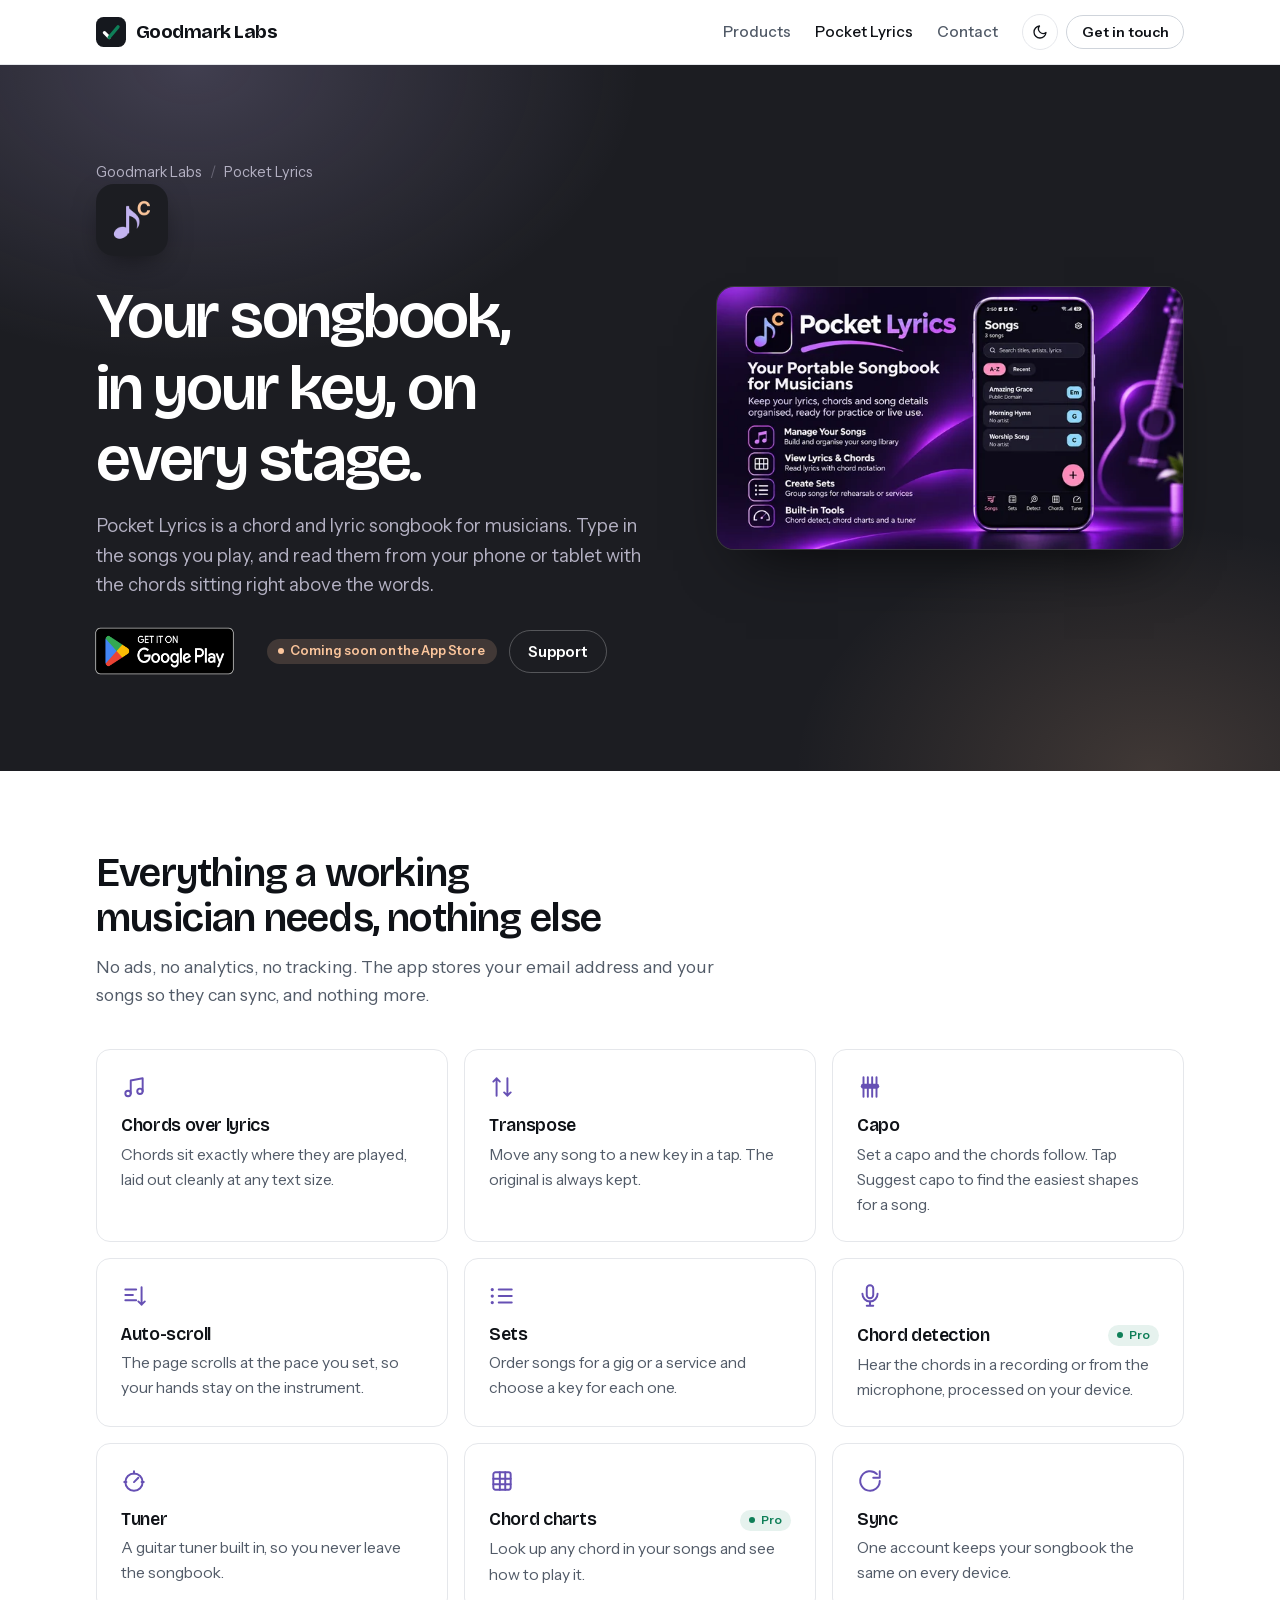
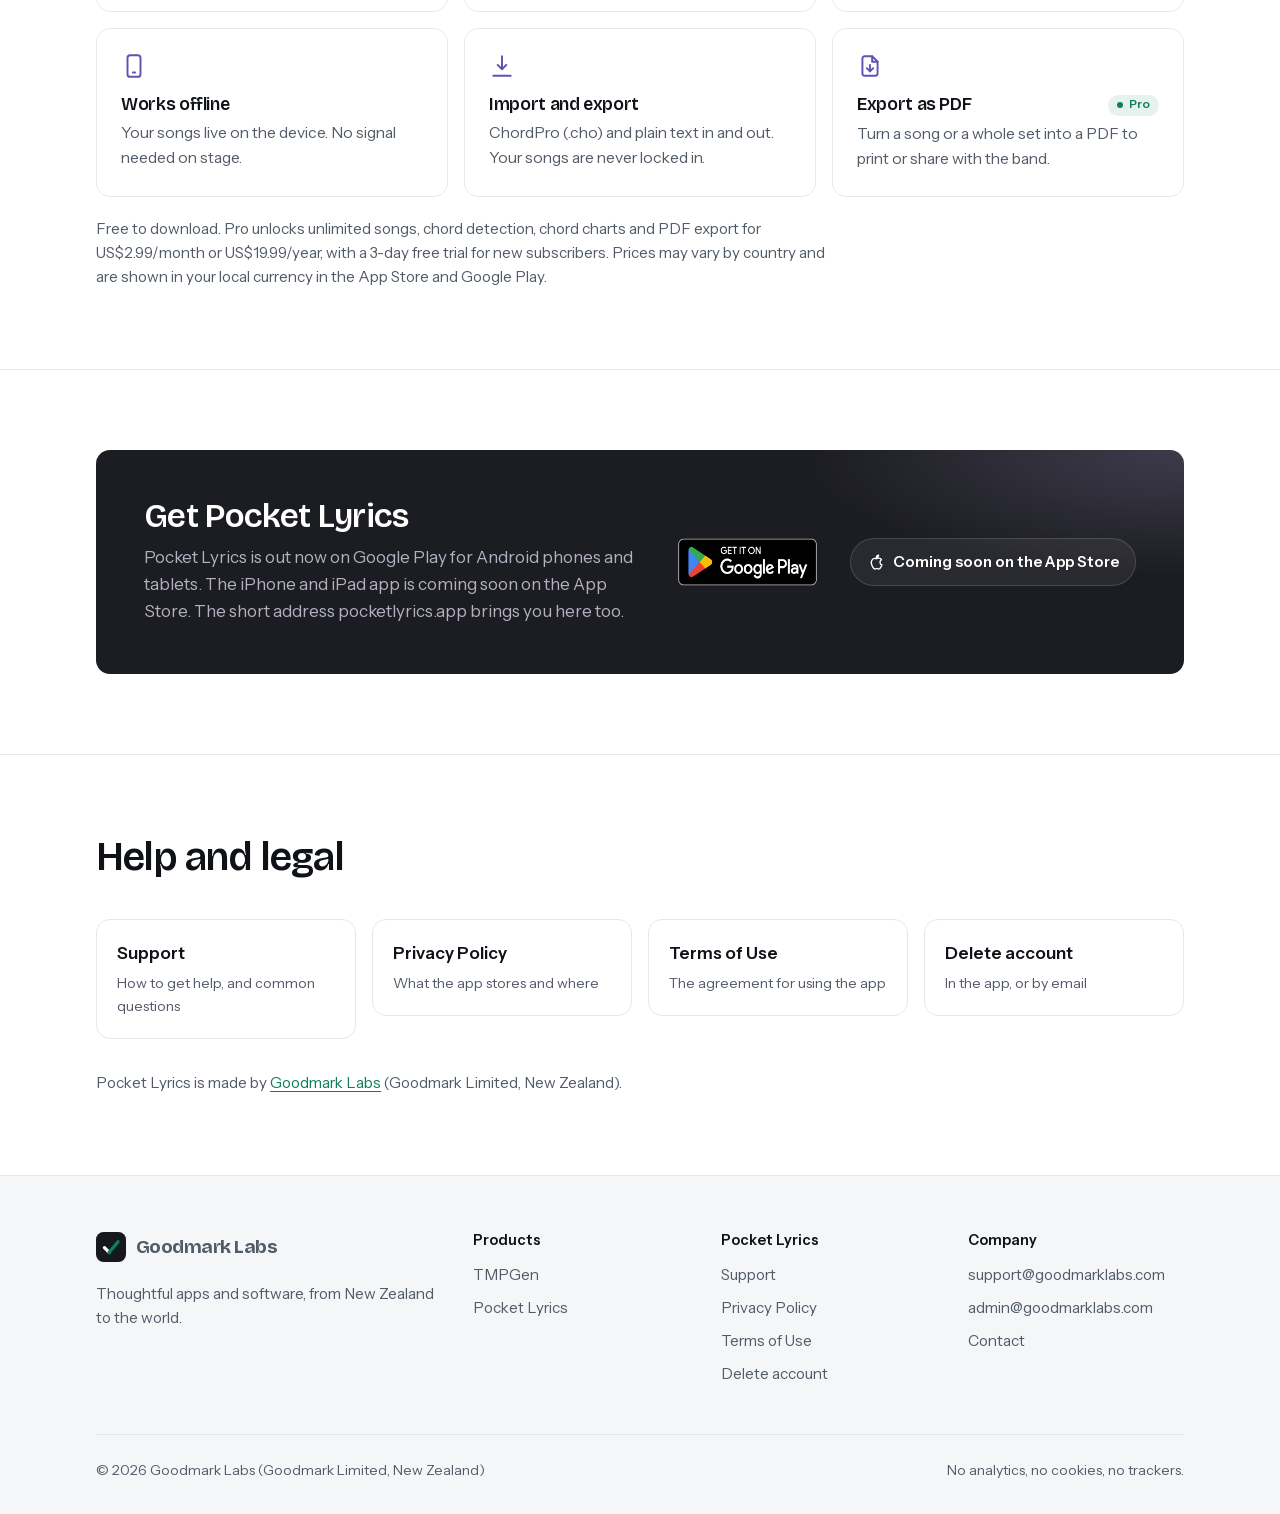
==== pocket-lyrics/index.html @ a114737a "Pocket Lyrics: widen the pricing note so its last line isn't a single word Co-Authored-By: Claude Op" ====
<!DOCTYPE html>
<html lang="en-NZ">
<head>
  <meta charset="utf-8">
  <meta name="viewport" content="width=device-width, initial-scale=1">
  <title>Pocket Lyrics – chord and lyric songbook app | Goodmark Labs</title>
  <meta name="description" content="Pocket Lyrics is a chord and lyric songbook app for musicians: chords over lyrics, transpose, sets, chord detection, a tuner and chord charts. Get it on Google Play now; coming soon to the App Store.">
  <link rel="canonical" href="https://goodmarklabs.com/pocket-lyrics/">
  <meta name="color-scheme" content="light dark">
  <meta name="theme-color" content="#ffffff" media="(prefers-color-scheme: light)">
  <meta name="theme-color" content="#0b0d11" media="(prefers-color-scheme: dark)">
  <meta property="og:title" content="Pocket Lyrics – chord and lyric songbook app | Goodmark Labs">
  <meta property="og:description" content="Pocket Lyrics is a chord and lyric songbook app for musicians: chords over lyrics, transpose, sets, chord detection, a tuner and chord charts. Get it on Google Play now; coming soon to the App Store.">
  <meta property="og:url" content="https://goodmarklabs.com/pocket-lyrics/">
  <meta property="og:image" content="https://goodmarklabs.com/assets/icon-512.png">
  <link rel="icon" href="/favicon.ico" sizes="48x48">
  <link rel="icon" href="/assets/favicon.svg" type="image/svg+xml">
  <link rel="apple-touch-icon" href="/assets/apple-touch-icon.png">
  <link rel="preload" href="/assets/fonts/BricolageGrotesque.woff2" as="font" type="font/woff2" crossorigin>
  <link rel="preload" href="/assets/fonts/InstrumentSans.woff2" as="font" type="font/woff2" crossorigin>
  <script>/* Apply a saved light/dark choice before paint. Stored only in this browser; nothing is sent anywhere. */
  (function(){try{var t=localStorage.getItem("theme");if(t==="light"||t==="dark")document.documentElement.setAttribute("data-theme",t)}catch(e){}})();</script>
  <link rel="stylesheet" href="/assets/site.css?v=20261120">
</head>
<body>
  <a class="skip-link" href="#main">Skip to content</a>
  <header class="site-header">
    <div class="wrap">
      <a class="brand" href="/"><svg class="mark" aria-hidden="true" viewBox="0 0 64 64"><rect class="mark-bg" width="64" height="64" rx="16"/><path class="mark-tick" d="M18 33.5 L28 43.5" fill="none" stroke-width="7" stroke-linecap="round"/><path class="mark-tick-2" d="M28 43.5 L47 21" fill="none" stroke-width="7" stroke-linecap="round"/></svg>Goodmark Labs</a>
      <nav class="site-nav" aria-label="Main">
        <ul>
          <li><a href="/#products">Products</a></li>
          <li><a href="/pocket-lyrics/" aria-current="page">Pocket Lyrics</a></li>
          <li><a href="/#contact">Contact</a></li>
        </ul>
      </nav>
      <div class="header-actions">
        <button class="theme-toggle" id="theme-toggle" type="button" aria-label="Switch to dark mode"><svg class="icon-sun" aria-hidden="true" viewBox="0 0 24 24" fill="none" stroke="currentColor" stroke-width="2" stroke-linecap="round"><circle cx="12" cy="12" r="4"/><path d="M12 2v2M12 20v2M4.9 4.9l1.4 1.4M17.7 17.7l1.4 1.4M2 12h2M20 12h2M4.9 19.1l1.4-1.4M17.7 6.3l1.4-1.4"/></svg><svg class="icon-moon" aria-hidden="true" viewBox="0 0 24 24" fill="none" stroke="currentColor" stroke-width="2" stroke-linecap="round" stroke-linejoin="round"><path d="M21 12.8A9 9 0 1 1 11.2 3a7 7 0 0 0 9.8 9.8z"/></svg></button>
        <a class="btn btn-ghost btn-sm" href="mailto:support@goodmarklabs.com">Get in touch</a>
      </div>
    </div>
  </header>
  <main id="main">
    <section class="pl-hero">
      <div class="wrap">
        <div>
          <ol class="crumbs"><li><a href="/">Goodmark Labs</a></li><li>Pocket Lyrics</li></ol>
          <img class="app-icon" src="/assets/pocket-lyrics-icon-192.png" alt="Pocket Lyrics app icon" width="72" height="72">
          <h1>Your songbook, in your key, on every stage.</h1>
          <p class="lede">Pocket Lyrics is a chord and lyric songbook for musicians. Type in the songs you play, and read them from your phone or tablet with the chords sitting right above the words.</p>
          <div class="actions">
            <a class="store-badge store-badge--play" href="https://play.google.com/store/apps/details?id=com.goodmark.pocketlyrics"><img src="/assets/badges/google-play.png" alt="Get it on Google Play" width="646" height="250"></a>
            <span class="pill pl-pill">Coming soon on the App Store</span>
            <a class="btn btn-ghost" href="/pocket-lyrics/support/">Support</a>
          </div>
        </div>
        <figure class="hero-shot"><picture><source type="image/webp" srcset="/assets/img/pocket-lyrics-640.webp 640w, /assets/img/pocket-lyrics-960.webp 960w, /assets/img/pocket-lyrics-1280.webp 1280w, /assets/img/pocket-lyrics-1664.webp 1664w" sizes="(min-width: 72rem) 30rem, (min-width: 56rem) calc(45vw - 2rem), calc(100vw - 2.5rem)"><img src="/assets/img/pocket-lyrics-1280.jpg" srcset="/assets/img/pocket-lyrics-640.jpg 640w, /assets/img/pocket-lyrics-1280.jpg 1280w" sizes="(min-width: 72rem) 30rem, (min-width: 56rem) calc(45vw - 2rem), calc(100vw - 2.5rem)" width="1664" height="936" alt="A phone running Pocket Lyrics showing the song list, next to the app name and its main features: manage songs, view lyrics and chords, create sets, built-in tools." loading="eager" fetchpriority="high" decoding="async"></picture></figure>
      </div>
    </section>

    <section class="section" aria-labelledby="features-h">
      <div class="wrap">
        <div class="section-head">
          <h2 id="features-h">Everything a working musician needs, nothing else</h2>
          <p>No ads, no analytics, no tracking. The app stores your email address and your songs so they can sync, and nothing more.</p>
        </div>
        <ul class="features">
          <li class="feature"><svg aria-hidden="true" viewBox="0 0 24 24" fill="none" stroke="currentColor" stroke-width="1.8" stroke-linecap="round" stroke-linejoin="round"><path d="M9 18V6l11-2v12"/><circle cx="6.5" cy="18" r="2.5"/><circle cx="17.5" cy="16" r="2.5"/></svg><h3>Chords over lyrics</h3><p>Chords sit exactly where they are played, laid out cleanly at any text size.</p></li>
          <li class="feature"><svg aria-hidden="true" viewBox="0 0 24 24" fill="none" stroke="currentColor" stroke-width="1.8" stroke-linecap="round" stroke-linejoin="round"><path d="M7 4v16M4 7l3-3 3 3"/><path d="M17 20V4M14 17l3 3 3-3"/></svg><h3>Transpose</h3><p>Move any song to a new key in a tap. The original is always kept.</p></li>
          <li class="feature"><svg aria-hidden="true" viewBox="0 0 24 24" fill="none" stroke="currentColor" stroke-width="1.8" stroke-linecap="round" stroke-linejoin="round"><path d="M6 3v18M10 3v18M14 3v18M18 3v18"/><rect x="3.5" y="9" width="17" height="4.5" rx="2.25" fill="currentColor" stroke="none"/></svg><h3>Capo</h3><p>Set a capo and the chords follow. Tap Suggest capo to find the easiest shapes for a song.</p></li>
          <li class="feature"><svg aria-hidden="true" viewBox="0 0 24 24" fill="none" stroke="currentColor" stroke-width="1.8" stroke-linecap="round" stroke-linejoin="round"><path d="M4 6h10M4 11h7M4 16h10"/><path d="M19 4v16M16 17l3 3 3-3"/></svg><h3>Auto-scroll</h3><p>The page scrolls at the pace you set, so your hands stay on the instrument.</p></li>
          <li class="feature"><svg aria-hidden="true" viewBox="0 0 24 24" fill="none" stroke="currentColor" stroke-width="1.8" stroke-linecap="round" stroke-linejoin="round"><path d="M9 6h12M9 12h12M9 18h12"/><path d="M3 6h.01M3 12h.01M3 18h.01" stroke-width="3"/></svg><h3>Sets</h3><p>Order songs for a gig or a service and choose a key for each one.</p></li>
          <li class="feature"><svg aria-hidden="true" viewBox="0 0 24 24" fill="none" stroke="currentColor" stroke-width="1.8" stroke-linecap="round" stroke-linejoin="round"><rect x="9" y="2" width="6" height="12" rx="3"/><path d="M5 10a7 7 0 0 0 14 0"/><path d="M12 17v4M9 21h6"/></svg><div class="feature-title"><h3>Chord detection</h3><span class="pill">Pro</span></div><p>Hear the chords in a recording or from the microphone, processed on your device.</p></li>
          <li class="feature"><svg aria-hidden="true" viewBox="0 0 24 24" fill="none" stroke="currentColor" stroke-width="1.8" stroke-linecap="round" stroke-linejoin="round"><circle cx="12" cy="13" r="8"/><path d="M12 13l4-4"/><path d="M12 3v2M3 13h2M19 13h2"/></svg><h3>Tuner</h3><p>A guitar tuner built in, so you never leave the songbook.</p></li>
          <li class="feature"><svg aria-hidden="true" viewBox="0 0 24 24" fill="none" stroke="currentColor" stroke-width="1.8" stroke-linecap="round" stroke-linejoin="round"><rect x="4" y="4" width="16" height="16" rx="2"/><path d="M4 10h16M4 15h16M10 4v16M15 4v16"/></svg><div class="feature-title"><h3>Chord charts</h3><span class="pill">Pro</span></div><p>Look up any chord in your songs and see how to play it.</p></li>
          <li class="feature"><svg aria-hidden="true" viewBox="0 0 24 24" fill="none" stroke="currentColor" stroke-width="1.8" stroke-linecap="round" stroke-linejoin="round"><path d="M21 12a9 9 0 1 1-2.6-6.4"/><path d="M21 3v6h-6"/></svg><h3>Sync</h3><p>One account keeps your songbook the same on every device.</p></li>
          <li class="feature"><svg aria-hidden="true" viewBox="0 0 24 24" fill="none" stroke="currentColor" stroke-width="1.8" stroke-linecap="round" stroke-linejoin="round"><rect x="6" y="2" width="12" height="20" rx="2.5"/><path d="M11 18h2"/></svg><h3>Works offline</h3><p>Your songs live on the device. No signal needed on stage.</p></li>
          <li class="feature"><svg aria-hidden="true" viewBox="0 0 24 24" fill="none" stroke="currentColor" stroke-width="1.8" stroke-linecap="round" stroke-linejoin="round"><path d="M12 3v12M8 11l4 4 4-4"/><path d="M4 21h16"/></svg><h3>Import and export</h3><p>ChordPro (.cho) and plain text in and out. Your songs are never locked in.</p></li>
          <li class="feature"><svg aria-hidden="true" viewBox="0 0 24 24" fill="none" stroke="currentColor" stroke-width="1.8" stroke-linecap="round" stroke-linejoin="round"><path d="M14 3H7a2 2 0 0 0-2 2v14a2 2 0 0 0 2 2h10a2 2 0 0 0 2-2V8z"/><path d="M14 3v5h5"/><path d="M12 11v6M9 14l3 3 3-3"/></svg><div class="feature-title"><h3>Export as PDF</h3><span class="pill">Pro</span></div><p>Turn a song or a whole set into a PDF to print or share with the band.</p></li>
        </ul>
        <p class="features-note">Free to download. Pro unlocks unlimited songs, chord detection, chord charts and PDF export for US$2.99/month or US$19.99/year, with a 3-day free trial for new subscribers. Prices may vary by country and are shown in your local currency in the App Store and Google Play.</p>
      </div>
    </section>

    <section class="section" aria-labelledby="soon-h">
      <div class="wrap">
        <div class="callout">
          <div>
            <h2 id="soon-h">Get Pocket Lyrics</h2>
            <p>Pocket Lyrics is out now on Google Play for Android phones and tablets. The iPhone and iPad app is coming soon on the App Store. The short address pocketlyrics.app brings you here too.</p>
          </div>
          <div class="platforms">
            <a class="store-badge store-badge--play" href="https://play.google.com/store/apps/details?id=com.goodmark.pocketlyrics"><img src="/assets/badges/google-play.png" alt="Get it on Google Play" width="646" height="250"></a>
            <span class="platform"><svg aria-hidden="true" viewBox="0 0 24 24" fill="none" stroke="currentColor" stroke-width="1.8" stroke-linecap="round" stroke-linejoin="round"><path d="M15.5 3c-.2 1.6-1.4 3-2.9 3 .1-1.6 1.4-3 2.9-3z"/><path d="M12.6 7.5c1.1 0 2-.7 3.3-.7 1.6 0 2.8.9 3.4 2-3 1.7-2.5 6 .6 7.2-.6 1.7-1.5 3.3-2.7 4.6-.8.8-1.7.9-2.7.4-.9-.4-1.7-.4-2.6 0-1.1.5-2 .4-2.8-.4C6.2 17.6 4.5 12.3 6.8 9.1c.8-1.2 2.1-2 3.4-2 1 0 1.7.4 2.4.4z"/></svg> Coming soon on the App Store</span>
          </div>
        </div>
      </div>
    </section>

    <section class="section" aria-labelledby="help-h">
      <div class="wrap">
        <div class="section-head">
          <h2 id="help-h">Help and legal</h2>
        </div>
        <ul class="link-cards">
          <li><a class="link-card" href="/pocket-lyrics/support/">Support<small>How to get help, and common questions</small></a></li>
          <li><a class="link-card" href="/pocket-lyrics/privacy/">Privacy Policy<small>What the app stores and where</small></a></li>
          <li><a class="link-card" href="/pocket-lyrics/terms/">Terms of Use<small>The agreement for using the app</small></a></li>
          <li><a class="link-card" href="/pocket-lyrics/delete-account/">Delete account<small>In the app, or by email</small></a></li>
        </ul>
        <p class="effective" style="margin-top:2rem">Pocket Lyrics is made by <a href="/">Goodmark Labs</a> (Goodmark Limited, New Zealand).</p>
      </div>
    </section>
  </main>
  <footer class="site-footer">
    <div class="wrap">
      <div class="footer-grid">
        <div class="footer-brand">
          <a class="brand" href="/"><svg class="mark" aria-hidden="true" viewBox="0 0 64 64"><rect class="mark-bg" width="64" height="64" rx="16"/><path class="mark-tick" d="M18 33.5 L28 43.5" fill="none" stroke-width="7" stroke-linecap="round"/><path class="mark-tick-2" d="M28 43.5 L47 21" fill="none" stroke-width="7" stroke-linecap="round"/></svg>Goodmark Labs</a>
          <p>Thoughtful apps and software, from New Zealand to the world.</p>
        </div>
        <div>
          <h4>Products</h4>
          <ul>
            <li><a href="https://tmpgen.co.nz">TMPGen</a></li>
            <li><a href="/pocket-lyrics/">Pocket Lyrics</a></li>
          </ul>
        </div>
        <div>
          <h4>Pocket Lyrics</h4>
          <ul>
            <li><a href="/pocket-lyrics/support/">Support</a></li>
            <li><a href="/pocket-lyrics/privacy/">Privacy Policy</a></li>
            <li><a href="/pocket-lyrics/terms/">Terms of Use</a></li>
            <li><a href="/pocket-lyrics/delete-account/">Delete account</a></li>
          </ul>
        </div>
        <div>
          <h4>Company</h4>
          <ul>
            <li><a href="mailto:support@goodmarklabs.com">support@goodmarklabs.com</a></li>
            <li><a href="mailto:admin@goodmarklabs.com">admin@goodmarklabs.com</a></li>
            <li><a href="/#contact">Contact</a></li>
          </ul>
        </div>
      </div>
      <div class="footer-bottom">
        <p>&copy; 2026 Goodmark Labs (Goodmark Limited, New Zealand)</p>
        <p>No analytics, no cookies, no trackers.</p>
      </div>
    </div>
  </footer>
  <script>/* Light/dark toggle. The choice is kept in this browser's localStorage only. */
  (function(){var b=document.getElementById("theme-toggle");if(!b)return;var r=document.documentElement;
  function dark(){var t=r.getAttribute("data-theme");return t?t==="dark":matchMedia("(prefers-color-scheme: dark)").matches}
  function label(){b.setAttribute("aria-label",dark()?"Switch to light mode":"Switch to dark mode")}
  b.addEventListener("click",function(){var n=dark()?"light":"dark";r.setAttribute("data-theme",n);try{localStorage.setItem("theme",n)}catch(e){}label()});label()})();</script>
</body>
</html>
---- assets/site.css ----
/* Goodmark Limited — site styles. Plain CSS, no build step. */

@font-face {
  font-family: "Bricolage Grotesque";
  src: url("/assets/fonts/BricolageGrotesque.woff2") format("woff2");
  font-weight: 200 800;
  font-stretch: 75% 100%;
  font-display: swap;
}
@font-face {
  font-family: "Instrument Sans";
  src: url("/assets/fonts/InstrumentSans.woff2") format("woff2");
  font-weight: 400 700;
  font-stretch: 75% 100%;
  font-display: swap;
}

:root {
  --bg: #ffffff;
  --bg-2: #f5f6f8;
  --surface: #ffffff;
  --text: #0f1217;
  --text-2: #525b68;
  --border: #e5e7eb;
  --border-2: #cfd4db;
  --accent: #0f7f58;
  --accent-ink: #ffffff;
  --accent-soft: rgba(15, 127, 88, 0.1);
  --logo-bg: #15181e;
  --logo-fg: #ffffff;
  --shadow: 0 1px 2px rgba(15, 18, 23, 0.05), 0 10px 30px -16px rgba(15, 18, 23, 0.2);
  --shadow-lg: 0 2px 4px rgba(15, 18, 23, 0.05), 0 24px 48px -20px rgba(15, 18, 23, 0.3);
  --pl-charcoal: #1c1d22;
  --pl-charcoal-2: #26272e;
  --pl-lavender: #c3b4f0;
  --pl-lavender-ink: #6650b4;
  --pl-peach: #fbc59c;
  --pl-peach-ink: #a2561f;
  --pl-text: #f3f1fa;
  --pl-muted: #b3b0c2;
  --font-display: "Bricolage Grotesque", "Helvetica Neue", Arial, sans-serif;
  --font-body: "Instrument Sans", -apple-system, BlinkMacSystemFont, "Segoe UI", Roboto, sans-serif;
  --radius: 14px;
  --radius-sm: 8px;
  --measure: 44rem;
  --wide: 72rem;
  color-scheme: light;
}

/* Dark theme: system preference unless the toggle overrides it */
@media (prefers-color-scheme: dark) {
  :root:not([data-theme="light"]) {
    --bg: #0b0d11;
    --bg-2: #10131a;
    --surface: #14181f;
    --text: #eceef2;
    --text-2: #9aa3b2;
    --border: #232832;
    --border-2: #333a47;
    --accent: #3fd49a;
    --accent-ink: #06140e;
    --accent-soft: rgba(63, 212, 154, 0.12);
    --logo-bg: #f2f3f5;
    --logo-fg: #15181e;
    --shadow: 0 1px 2px rgba(0, 0, 0, 0.4), 0 10px 30px -16px rgba(0, 0, 0, 0.6);
    --shadow-lg: 0 2px 4px rgba(0, 0, 0, 0.4), 0 24px 48px -20px rgba(0, 0, 0, 0.7);
    color-scheme: dark;
  }
}
:root[data-theme="dark"] {
  --bg: #0b0d11;
  --bg-2: #10131a;
  --surface: #14181f;
  --text: #eceef2;
  --text-2: #9aa3b2;
  --border: #232832;
  --border-2: #333a47;
  --accent: #3fd49a;
  --accent-ink: #06140e;
  --accent-soft: rgba(63, 212, 154, 0.12);
  --logo-bg: #f2f3f5;
  --logo-fg: #15181e;
  --shadow: 0 1px 2px rgba(0, 0, 0, 0.4), 0 10px 30px -16px rgba(0, 0, 0, 0.6);
  --shadow-lg: 0 2px 4px rgba(0, 0, 0, 0.4), 0 24px 48px -20px rgba(0, 0, 0, 0.7);
  color-scheme: dark;
}

/* ---------- Base ---------- */
*, *::before, *::after { box-sizing: border-box; }
html { -webkit-text-size-adjust: 100%; scroll-behavior: smooth; scroll-padding-top: 5rem; }
@media (prefers-reduced-motion: reduce) { html { scroll-behavior: auto; } }

body {
  margin: 0;
  background: var(--bg);
  color: var(--text);
  font-family: var(--font-body);
  font-size: 1.0625rem;
  line-height: 1.6;
  min-height: 100vh;
  display: flex;
  flex-direction: column;
  -webkit-font-smoothing: antialiased;
}
h1, h2, h3, h4 {
  font-family: var(--font-display);
  font-optical-sizing: auto;
  font-weight: 600;
  letter-spacing: -0.02em;
  line-height: 1.12;
  margin: 0;
  text-wrap: balance;
}
p { margin: 0; }
a { color: var(--accent); text-decoration-thickness: 1px; text-underline-offset: 0.18em; }
a:hover { text-decoration-thickness: 2px; }
:focus-visible { outline: 2px solid var(--accent); outline-offset: 3px; border-radius: 4px; }
img, svg { display: block; max-width: 100%; }
button { font: inherit; color: inherit; }

.skip-link {
  position: absolute; left: 1rem; top: -4rem; z-index: 50;
  background: var(--surface); color: var(--text);
  padding: 0.5rem 0.75rem; border: 1px solid var(--border); border-radius: var(--radius-sm);
}
.skip-link:focus { top: 1rem; }

.wrap { width: 100%; max-width: var(--wide); margin: 0 auto; padding: 0 1.25rem; }
@media (min-width: 48rem) { .wrap { padding: 0 2rem; } }

.lede { color: var(--text-2); font-size: 1.15rem; max-width: 36rem; }
.lede a { color: inherit; }

/* ---------- Buttons ---------- */
.btn {
  display: inline-flex; align-items: center; gap: 0.5rem;
  font-weight: 600; font-size: 0.95rem; line-height: 1;
  padding: 0.8rem 1.15rem; border-radius: 999px;
  text-decoration: none; border: 1px solid transparent;
  transition: transform 0.18s ease, background-color 0.18s ease, border-color 0.18s ease, box-shadow 0.18s ease;
  cursor: pointer;
}
.btn:hover { transform: translateY(-1px); text-decoration: none; }
.btn:active { transform: translateY(0); }
.btn-primary { background: var(--text); color: var(--bg); }
.btn-primary:hover { box-shadow: var(--shadow); }
.btn-ghost { background: transparent; color: var(--text); border-color: var(--border-2); }
.btn-ghost:hover { background: var(--bg-2); border-color: var(--text-2); }
.btn-sm { padding: 0.55rem 0.9rem; font-size: 0.875rem; }
.btn svg { width: 16px; height: 16px; }

.arrow-link {
  display: inline-flex; align-items: center; gap: 0.35rem;
  font-weight: 600; text-decoration: none; color: var(--text);
}
.arrow-link svg { width: 16px; height: 16px; transition: transform 0.18s ease; }
.arrow-link:hover svg { transform: translateX(3px); }
.arrow-link:hover { text-decoration: underline; }

.pill {
  display: inline-flex; align-items: center; gap: 0.4rem;
  font-size: 0.8rem; font-weight: 600; line-height: 1;
  padding: 0.4rem 0.7rem; border-radius: 999px;
  background: var(--accent-soft); color: var(--accent);
}
.pill::before { content: ""; width: 6px; height: 6px; border-radius: 50%; background: currentColor; }

/* ---------- Header ---------- */
.site-header {
  position: sticky; top: 0; z-index: 20;
  background: color-mix(in srgb, var(--bg) 82%, transparent);
  -webkit-backdrop-filter: saturate(160%) blur(12px);
  backdrop-filter: saturate(160%) blur(12px);
  border-bottom: 1px solid var(--border);
}
@supports not (background: color-mix(in srgb, red 50%, blue)) { .site-header { background: var(--bg); } }
.site-header .wrap {
  display: flex; flex-wrap: wrap; align-items: center; gap: 0.5rem 1.5rem;
  min-height: 4rem; padding-top: 0.6rem; padding-bottom: 0.6rem;
}
.brand {
  display: inline-flex; align-items: center; gap: 0.6rem;
  color: var(--text); text-decoration: none;
  font-family: var(--font-display); font-weight: 700; font-size: 1.2rem; letter-spacing: -0.025em;
  margin-right: auto;
}
.brand .mark { width: 30px; height: 30px; }
.mark .mark-bg { fill: var(--logo-bg); }
.mark .mark-tick { stroke: var(--logo-fg); }
.mark .mark-tick-2 { stroke: var(--accent); }
.site-nav ul { list-style: none; margin: 0; padding: 0; display: flex; flex-wrap: wrap; gap: 0.25rem 1.5rem; }
.site-nav a { color: var(--text-2); text-decoration: none; font-size: 0.95rem; font-weight: 500; transition: color 0.15s ease; }
.site-nav a:hover, .site-nav a[aria-current="page"] { color: var(--text); }
.header-actions { display: flex; align-items: center; gap: 0.5rem; }
@media (max-width: 40rem) { .header-actions .btn { display: none; } }

.theme-toggle {
  width: 36px; height: 36px; border-radius: 999px;
  border: 1px solid var(--border); background: transparent;
  display: inline-grid; place-items: center; cursor: pointer;
  transition: background-color 0.15s ease, border-color 0.15s ease;
}
.theme-toggle:hover { background: var(--bg-2); border-color: var(--border-2); }
.theme-toggle svg { width: 16px; height: 16px; grid-area: 1 / 1; }
.theme-toggle .icon-sun { display: none; }
@media (prefers-color-scheme: dark) {
  :root:not([data-theme="light"]) .theme-toggle .icon-sun { display: block; }
  :root:not([data-theme="light"]) .theme-toggle .icon-moon { display: none; }
}
:root[data-theme="dark"] .theme-toggle .icon-sun { display: block; }
:root[data-theme="dark"] .theme-toggle .icon-moon { display: none; }

main { flex: 1; }

/* ---------- Home: hero ---------- */
.hero {
  position: relative; overflow: hidden;
  padding: 6rem 0 5rem;
}
@media (min-width: 48rem) { .hero { padding: 8rem 0 6.5rem; } }
.hero::before {
  content: ""; position: absolute; inset: 0; z-index: 0; pointer-events: none;
  background-image: radial-gradient(var(--border-2) 1px, transparent 1.5px);
  background-size: 26px 26px;
  -webkit-mask-image: radial-gradient(ellipse 70% 80% at 60% 0%, #000 10%, transparent 70%);
  mask-image: radial-gradient(ellipse 70% 80% at 60% 0%, #000 10%, transparent 70%);
  opacity: 0.7;
}
.hero .wrap { position: relative; z-index: 1; }
.hero h1 {
  font-size: clamp(2.5rem, 1.4rem + 5vw, 4.75rem);
  font-weight: 600; letter-spacing: -0.035em; line-height: 1.02;
  max-width: 16ch; margin-bottom: 1.5rem;
}
.hero .lede { font-size: clamp(1.1rem, 1rem + 0.5vw, 1.3rem); max-width: 38rem; margin-bottom: 2.25rem; }
.hero .actions { display: flex; flex-wrap: wrap; gap: 0.75rem; }
.hero-note { margin-top: 3.5rem; color: var(--text-2); font-size: 0.95rem; display: flex; align-items: center; gap: 0.6rem; }
.hero-note .mark { width: 20px; height: 20px; }

@keyframes rise { from { opacity: 0; transform: translateY(14px); } to { opacity: 1; transform: none; } }
.hero .wrap > * { animation: rise 0.7s cubic-bezier(0.2, 0.7, 0.2, 1) both; }
.hero .wrap > :nth-child(2) { animation-delay: 0.08s; }
.hero .wrap > :nth-child(3) { animation-delay: 0.16s; }
.hero .wrap > :nth-child(4) { animation-delay: 0.3s; }
@media (prefers-reduced-motion: reduce) {
  .hero .wrap > * { animation: none; }
  .btn, .arrow-link svg, .product, .feature, .link-card { transition: none !important; }
}

/* ---------- Sections ---------- */
.section { padding: 5rem 0; }
.section + .section { border-top: 1px solid var(--border); }
.section-head { max-width: 40rem; margin-bottom: 2.5rem; }
.section-head h2 { font-size: clamp(1.75rem, 1.2rem + 2vw, 2.5rem); margin-bottom: 0.75rem; }
.section-head p { color: var(--text-2); font-size: 1.1rem; }
.section-alt { background: var(--bg-2); }

/* Principles */
.principles {
  list-style: none; margin: 0; padding: 0;
  display: grid; gap: 1rem;
  grid-template-columns: repeat(auto-fit, minmax(min(100%, 16rem), 1fr));
}
.principles li {
  padding: 1.5rem; border: 1px solid var(--border); border-radius: var(--radius); background: var(--surface);
}
.principles svg { width: 24px; height: 24px; color: var(--accent); margin-bottom: 1rem; }
.principles h3 { font-size: 1.15rem; margin-bottom: 0.4rem; }
.principles p { color: var(--text-2); font-size: 0.98rem; }

/* Product cards */
.products {
  list-style: none; margin: 0; padding: 0;
  display: grid; gap: 1.5rem;
  grid-template-columns: repeat(auto-fit, minmax(min(100%, 22rem), 1fr));
}
.product {
  position: relative; display: flex; flex-direction: column;
  border: 1px solid var(--border); border-radius: var(--radius); background: var(--surface);
  overflow: hidden; box-shadow: var(--shadow);
  transition: transform 0.25s cubic-bezier(0.2, 0.7, 0.2, 1), box-shadow 0.25s ease, border-color 0.25s ease;
}
.product:hover { transform: translateY(-3px); box-shadow: var(--shadow-lg); border-color: var(--border-2); }
/* Product image: shown whole, at its own 16:9 ratio, never stretched or cropped */
.product-art { background: var(--pl-charcoal); border-bottom: 1px solid var(--border); }
.product-art picture { display: block; }
.product-art img { display: block; width: 100%; height: auto; aspect-ratio: 16 / 9; object-fit: contain; }
.product-body { padding: 1.5rem; display: flex; flex-direction: column; gap: 0.75rem; flex: 1; }
.product-title { display: flex; flex-wrap: wrap; align-items: center; justify-content: space-between; gap: 0.5rem 1rem; }
.product-title h3 { font-size: 1.5rem; }
.product-title .pill { line-height: 1.25; text-wrap: balance; }
.product-body p { color: var(--text-2); }
.product-foot { margin-top: auto; padding-top: 0.75rem; display: flex; flex-wrap: wrap; align-items: center; justify-content: space-between; gap: 0.75rem; }
.product .stretch::after { content: ""; position: absolute; inset: 0; }
.product .stretch { position: static; }
.product .stretch::after { z-index: 1; }
.product-foot > *:not(.stretch) { position: relative; z-index: 2; }

/* Contact */
.contact-grid {
  display: grid; gap: 1rem; margin: 0;
  grid-template-columns: repeat(auto-fit, minmax(min(100%, 16rem), 1fr));
}
.contact-grid > div { padding: 1.5rem; border: 1px solid var(--border); border-radius: var(--radius); background: var(--surface); }
.contact-grid dt { font-weight: 600; margin-bottom: 0.35rem; }
.contact-grid dd { margin: 0; color: var(--text-2); }
.contact-grid dd a { font-weight: 600; word-break: break-all; }

/* ---------- Footer ---------- */
.site-footer { border-top: 1px solid var(--border); background: var(--bg-2); padding: 3.5rem 0 2rem; font-size: 0.95rem; }
.footer-grid { display: grid; gap: 2.5rem 2rem; grid-template-columns: 1fr; margin-bottom: 3rem; }
@media (min-width: 48rem) { .footer-grid { grid-template-columns: 1.6fr 1fr 1fr 1fr; } }
.footer-brand p { color: var(--text-2); max-width: 22rem; margin-top: 0.75rem; }
.site-footer h4 { font-family: var(--font-body); font-size: 0.9rem; font-weight: 600; letter-spacing: 0; margin-bottom: 0.9rem; }
.site-footer ul { list-style: none; margin: 0; padding: 0; display: grid; gap: 0.55rem; }
.site-footer a { color: var(--text-2); text-decoration: none; }
.site-footer a:hover { color: var(--text); text-decoration: underline; }
.footer-bottom { border-top: 1px solid var(--border); padding-top: 1.5rem; display: flex; flex-wrap: wrap; justify-content: space-between; gap: 0.5rem 1.5rem; color: var(--text-2); font-size: 0.875rem; }
.footer-bottom p { text-wrap: balance; }

/* ---------- Pocket Lyrics page ---------- */
.pl-hero { background: var(--pl-charcoal); color: var(--pl-text); position: relative; overflow: hidden; }
.pl-hero::before {
  content: ""; position: absolute; inset: 0; pointer-events: none;
  background:
    radial-gradient(50% 60% at 15% 0%, rgba(195, 180, 240, 0.22), transparent 70%),
    radial-gradient(40% 50% at 90% 100%, rgba(251, 197, 156, 0.16), transparent 70%);
}
.pl-hero .wrap {
  position: relative; display: grid; gap: 3rem; align-items: center;
  padding-top: 5rem; padding-bottom: 5rem;
}
@media (min-width: 56rem) { .pl-hero .wrap { grid-template-columns: 1.1fr 0.9fr; padding-top: 6rem; padding-bottom: 6rem; } }
.pl-hero .crumbs, .pl-hero .crumbs a { color: var(--pl-muted); }
.pl-hero .app-icon { width: 72px; height: 72px; border-radius: 18px; box-shadow: 0 10px 30px -10px rgba(0, 0, 0, 0.6); margin-bottom: 1.5rem; }
.pl-hero h1 { font-size: clamp(2.5rem, 1.5rem + 4vw, 4rem); letter-spacing: -0.035em; margin-bottom: 1rem; color: #fff; }
.pl-hero .lede { color: var(--pl-muted); margin-bottom: 1.75rem; }
.pl-hero .actions { display: flex; flex-wrap: wrap; align-items: center; gap: 0.75rem; }
.pl-pill { background: rgba(251, 197, 156, 0.16); color: var(--pl-peach); }
.pl-hero .btn-ghost { color: #fff; border-color: rgba(255, 255, 255, 0.25); }
.pl-hero .btn-ghost:hover { background: rgba(255, 255, 255, 0.08); border-color: rgba(255, 255, 255, 0.5); }

.hero-shot {
  margin: 0; width: 100%; justify-self: center;
  border-radius: 18px; overflow: hidden; background: var(--pl-charcoal);
  border: 1px solid rgba(255, 255, 255, 0.12);
  box-shadow: 0 30px 60px -30px rgba(0, 0, 0, 0.8);
}
.hero-shot picture { display: block; }
.hero-shot img { display: block; width: 100%; height: auto; aspect-ratio: 16 / 9; object-fit: contain; }

.features {
  list-style: none; margin: 0; padding: 0;
  display: grid; gap: 1rem;
  grid-template-columns: repeat(auto-fit, minmax(min(100%, 15rem), 1fr));
}
@media (min-width: 56rem) { .features { grid-template-columns: repeat(3, 1fr); } }
.feature {
  padding: 1.5rem; border: 1px solid var(--border); border-radius: var(--radius); background: var(--surface);
  transition: border-color 0.2s ease, transform 0.2s ease;
}
.feature:hover { border-color: var(--pl-lavender-ink); transform: translateY(-2px); }
.feature svg { width: 26px; height: 26px; color: var(--pl-lavender-ink); margin-bottom: 1rem; }
.feature h3 { font-size: 1.1rem; margin-bottom: 0.35rem; }
.feature-title { display: flex; align-items: center; justify-content: space-between; gap: 0.75rem; margin-bottom: 0.35rem; }
.feature-title h3 { margin-bottom: 0; }
.feature .pill { font-size: 0.72rem; padding: 0.3rem 0.55rem; flex-shrink: 0; }
.features-note { margin-top: 1.25rem; color: var(--text-2); font-size: 0.95rem; max-width: 46rem; text-wrap: pretty; }
.feature p { color: var(--text-2); font-size: 0.98rem; }
@media (prefers-color-scheme: dark) { :root:not([data-theme="light"]) .feature svg { color: var(--pl-lavender); } :root:not([data-theme="light"]) .feature:hover { border-color: var(--pl-lavender); } }
:root[data-theme="dark"] .feature svg { color: var(--pl-lavender); }
:root[data-theme="dark"] .feature:hover { border-color: var(--pl-lavender); }

.callout {
  background: var(--pl-charcoal); color: var(--pl-text);
  border-radius: var(--radius); padding: 2.5rem; position: relative; overflow: hidden;
  display: grid; gap: 1.5rem; align-items: center;
}
@media (min-width: 48rem) { .callout { grid-template-columns: 1fr auto; padding: 3rem; } }
.callout::before { content: ""; position: absolute; inset: 0; pointer-events: none; background: radial-gradient(50% 80% at 100% 0%, rgba(195, 180, 240, 0.2), transparent 70%); }
.callout > * { position: relative; }
.callout h2 { color: #fff; font-size: clamp(1.5rem, 1.2rem + 1.5vw, 2.1rem); margin-bottom: 0.5rem; }
.callout p { color: var(--pl-muted); max-width: 34rem; }
.callout .platforms { display: flex; gap: 0.75rem; flex-wrap: wrap; }
.platform {
  display: inline-flex; align-items: center; gap: 0.5rem;
  padding: 0.7rem 1rem; border-radius: 999px; font-weight: 600; font-size: 0.95rem;
  background: rgba(255, 255, 255, 0.06); border: 1px solid rgba(255, 255, 255, 0.14); color: #fff;
}
.platform svg { width: 18px; height: 18px; }

/* Official store badges, shown unaltered. The Google Play PNG has built-in clear space,
   so it is drawn larger and pulled back by that margin to match the App Store badge's height. */
.store-badge { display: inline-block; line-height: 0; border-radius: 8px; }
.store-badge img { display: block; width: auto; }
.store-badge--play img { height: 70px; margin: -11px; }
.store-badge--apple img { height: 48px; }

.link-cards {
  list-style: none; margin: 0; padding: 0;
  display: grid; gap: 1rem;
  grid-template-columns: repeat(auto-fit, minmax(min(100%, 13rem), 1fr));
}
.link-card {
  display: block; padding: 1.25rem; border: 1px solid var(--border); border-radius: var(--radius); background: var(--surface);
  text-decoration: none; color: var(--text); font-weight: 600;
  transition: border-color 0.2s ease, transform 0.2s ease, box-shadow 0.2s ease;
}
.link-card:hover { border-color: var(--border-2); transform: translateY(-2px); box-shadow: var(--shadow); text-decoration: none; }
.link-card small { display: block; font-weight: 400; color: var(--text-2); margin-top: 0.3rem; }

/* ---------- Document pages (legal, support) ---------- */
.doc-head { padding: 4rem 0 2.5rem; border-bottom: 1px solid var(--border); background: var(--bg-2); }
.doc-head h1 { font-size: clamp(2rem, 1.3rem + 2.5vw, 3rem); margin: 0.75rem 0 0.75rem; }
.doc-head .lede { max-width: 42rem; }
.effective { color: var(--text-2); font-size: 0.95rem; }
.doc-head .effective + .lede { margin-top: 1rem; }
.crumbs { list-style: none; margin: 0; padding: 0; display: flex; flex-wrap: wrap; gap: 0.25rem 0.5rem; font-size: 0.9rem; color: var(--text-2); }
.crumbs li + li::before { content: "/"; margin-right: 0.5rem; opacity: 0.4; }
.crumbs a { color: var(--text-2); text-decoration: none; }
.crumbs a:hover { color: var(--text); text-decoration: underline; }

.doc-layout { display: grid; gap: 3rem; padding-top: 3rem; padding-bottom: 5rem; }
@media (min-width: 60rem) { .doc-layout { grid-template-columns: 15rem minmax(0, var(--measure)); gap: 4rem; } }
.toc { align-self: start; }
@media (min-width: 60rem) { .toc { position: sticky; top: 5.5rem; } }
.toc h2 { font-family: var(--font-body); font-size: 0.85rem; font-weight: 600; letter-spacing: 0; color: var(--text-2); margin-bottom: 0.75rem; }
.toc ol { list-style: none; margin: 0; padding: 0; display: grid; gap: 0.15rem; border-left: 1px solid var(--border); }
.toc a {
  display: block; padding: 0.3rem 0 0.3rem 1rem; margin-left: -1px;
  color: var(--text-2); text-decoration: none; font-size: 0.92rem; border-left: 2px solid transparent;
  transition: color 0.15s ease, border-color 0.15s ease;
}
.toc a:hover { color: var(--text); border-left-color: var(--accent); }
@media (max-width: 59.99rem) { .toc ol { columns: 2; column-gap: 2rem; display: block; } .toc li { break-inside: avoid; } }
@media (max-width: 32rem) { .toc ol { columns: 1; } }

.doc { max-width: var(--measure); min-width: 0; }
.doc h2 { font-size: 1.5rem; margin: 2.75rem 0 0.9rem; }
.doc h2:first-child { margin-top: 0; }
.doc h3 { font-size: 1.1rem; margin: 1.75rem 0 0.5rem; }
.doc p, .doc ul, .doc ol { margin: 0 0 1rem; }
.doc ul, .doc ol { padding-left: 1.4rem; }
.doc li { margin-bottom: 0.4rem; }
.doc .summary {
  background: var(--surface); border: 1px solid var(--border); border-left: 3px solid var(--accent);
  border-radius: var(--radius-sm); padding: 1.1rem 1.25rem; margin: 0 0 2rem;
}
.doc .contact-block { line-height: 1.6; }

/* FAQ */
.faq { display: grid; gap: 0.75rem; margin: 0 0 1.5rem; }
.faq details { border: 1px solid var(--border); border-radius: var(--radius-sm); background: var(--surface); }
.faq summary {
  cursor: pointer; list-style: none; padding: 1rem 1.25rem; font-weight: 600;
  display: flex; justify-content: space-between; align-items: center; gap: 1rem;
}
.faq summary::-webkit-details-marker { display: none; }
.faq summary::after {
  content: ""; width: 10px; height: 10px; flex: none;
  border-right: 2px solid var(--text-2); border-bottom: 2px solid var(--text-2);
  transform: rotate(45deg); transition: transform 0.2s ease; margin-top: -4px;
}
.faq details[open] summary::after { transform: rotate(-135deg); margin-top: 4px; }
.faq details > div { padding: 0 1.25rem 1.1rem; color: var(--text-2); }
.faq details > div p:last-child { margin-bottom: 0; }

/* 404 */
.notfound { padding: 7rem 0; }
.notfound .code { font-family: var(--font-display); font-size: clamp(4rem, 2rem + 10vw, 8rem); font-weight: 700; letter-spacing: -0.05em; line-height: 1; color: var(--border-2); }
.notfound h1 { font-size: clamp(1.75rem, 1.2rem + 2vw, 2.5rem); margin: 0.5rem 0 1rem; }
.notfound ul { list-style: none; padding: 0; margin: 1.5rem 0 0; display: flex; flex-wrap: wrap; gap: 0.75rem; }

@media print {
  .site-header, .site-footer, .skip-link, .toc { display: none; }
  body { background: #fff; color: #000; }
  a { color: #000; }
  .doc-layout { display: block; }
}

@media (min-width: 60rem) { .doc-layout--single { grid-template-columns: minmax(0, var(--measure)); } }
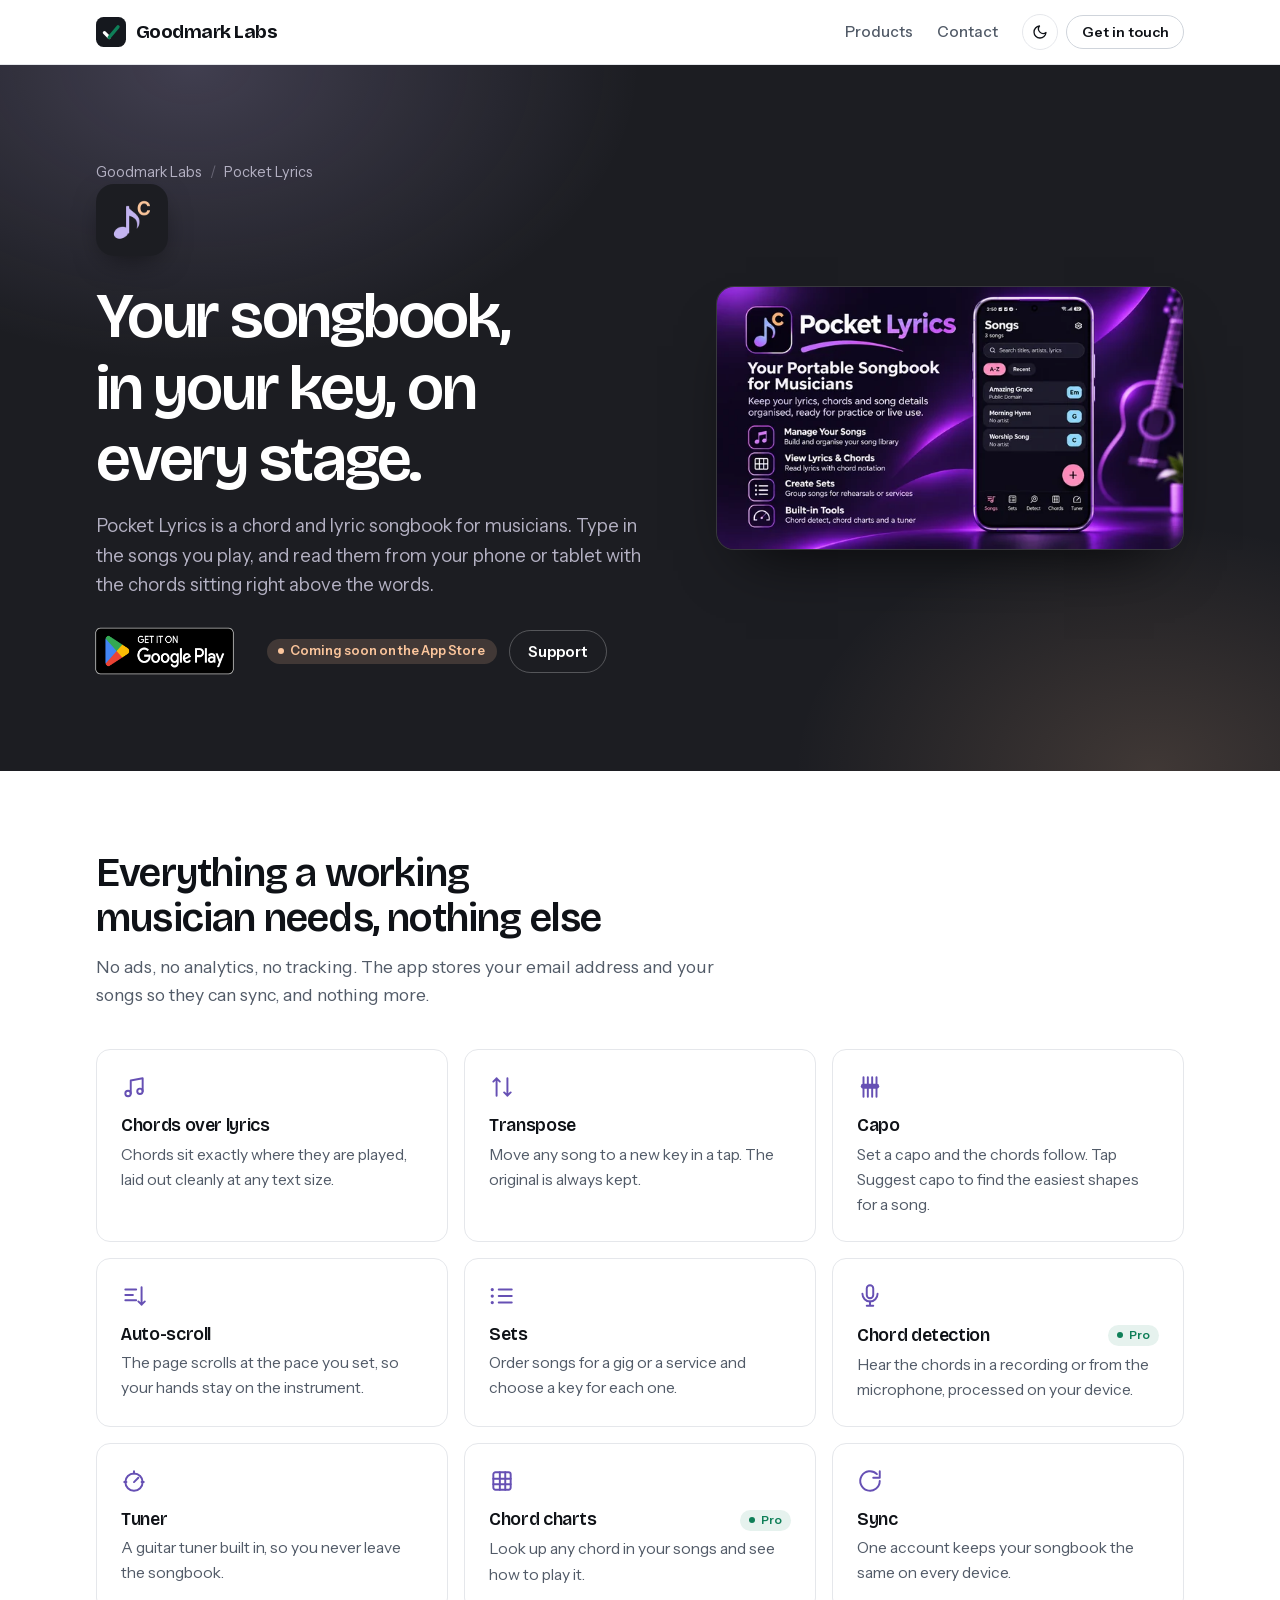
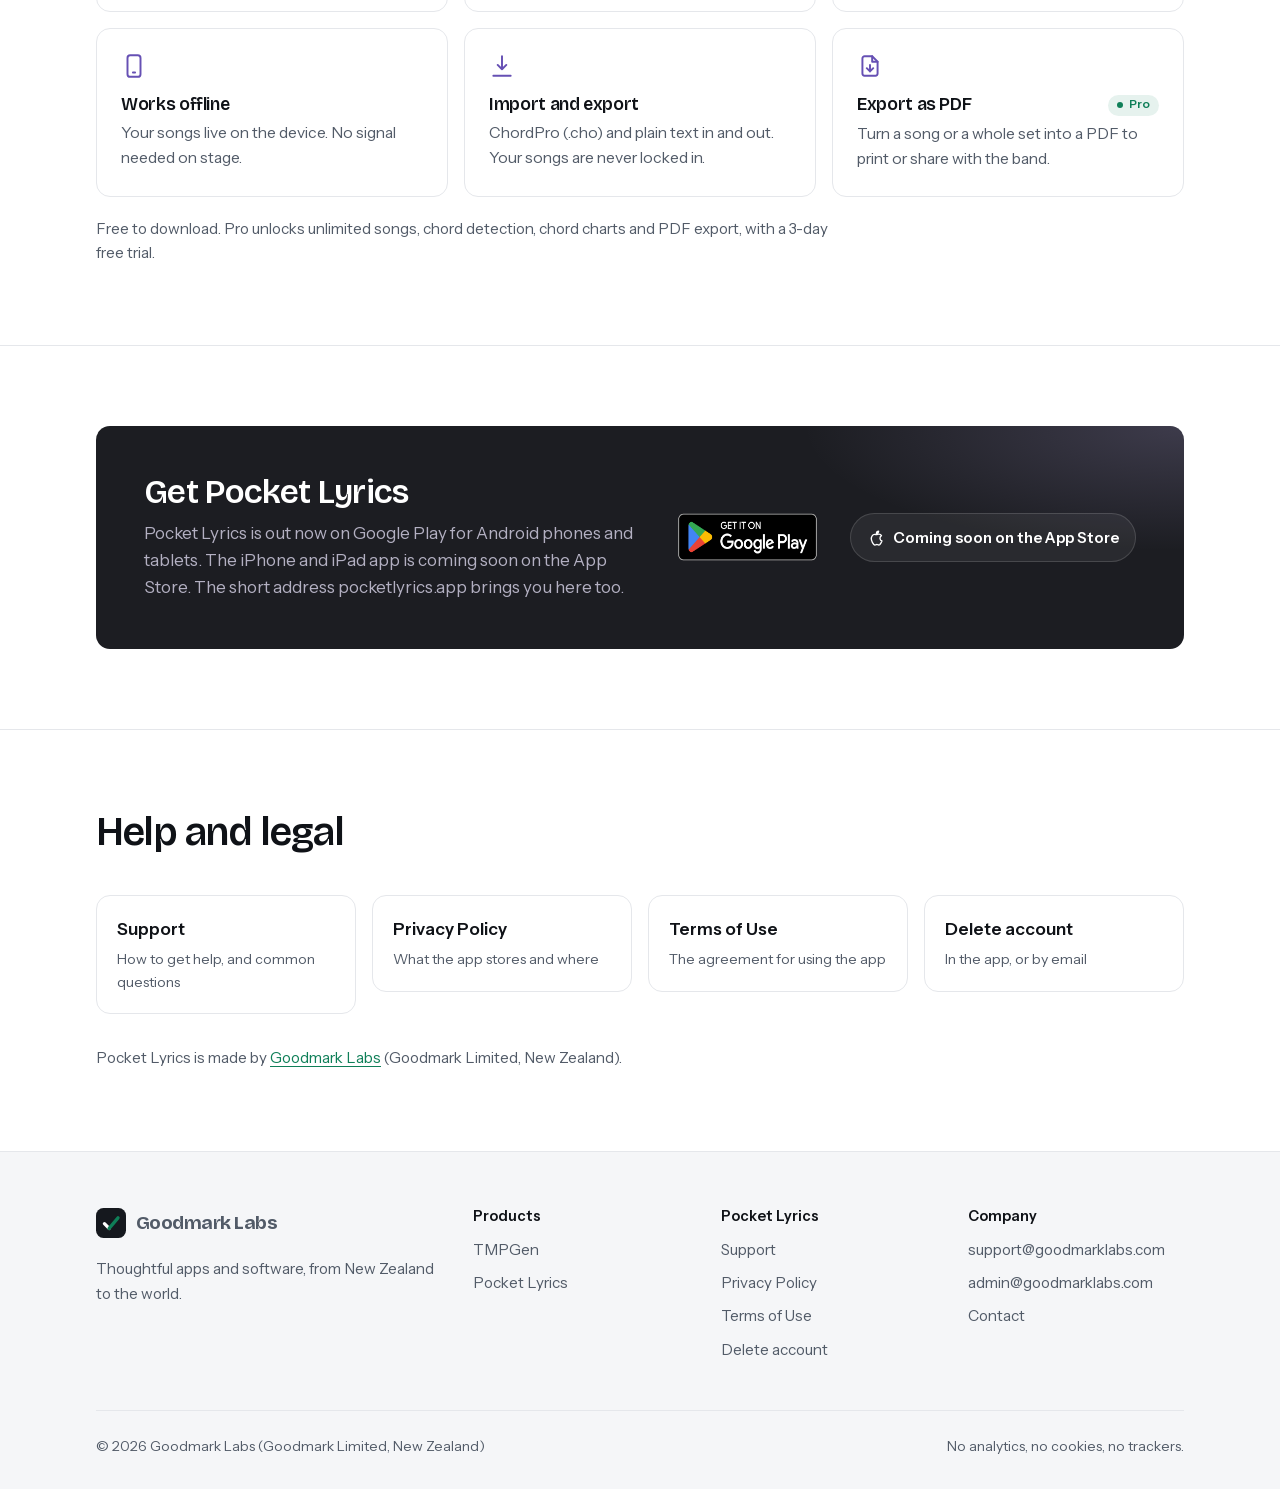
==== commit 5b3df232: "Pocket Lyrics page and 404: match the homepage nav (Products, Contact) Co-Authored-By: Claude Opus 5" ====
--- a/pocket-lyrics/index.html
+++ b/pocket-lyrics/index.html
@@ -24,13 +24,12 @@
 </head>
 <body>
   <a class="skip-link" href="#main">Skip to content</a>
-  <header class="site-header">
+  <header class="site-header site-header--split">
     <div class="wrap">
       <a class="brand" href="/"><svg class="mark" aria-hidden="true" viewBox="0 0 64 64"><rect class="mark-bg" width="64" height="64" rx="16"/><path class="mark-tick" d="M18 33.5 L28 43.5" fill="none" stroke-width="7" stroke-linecap="round"/><path class="mark-tick-2" d="M28 43.5 L47 21" fill="none" stroke-width="7" stroke-linecap="round"/></svg>Goodmark Labs</a>
       <nav class="site-nav" aria-label="Main">
         <ul>
           <li><a href="/#products">Products</a></li>
-          <li><a href="/pocket-lyrics/" aria-current="page">Pocket Lyrics</a></li>
           <li><a href="/#contact">Contact</a></li>
         </ul>
       </nav>
@@ -78,7 +77,7 @@
           <li class="feature"><svg aria-hidden="true" viewBox="0 0 24 24" fill="none" stroke="currentColor" stroke-width="1.8" stroke-linecap="round" stroke-linejoin="round"><path d="M12 3v12M8 11l4 4 4-4"/><path d="M4 21h16"/></svg><h3>Import and export</h3><p>ChordPro (.cho) and plain text in and out. Your songs are never locked in.</p></li>
           <li class="feature"><svg aria-hidden="true" viewBox="0 0 24 24" fill="none" stroke="currentColor" stroke-width="1.8" stroke-linecap="round" stroke-linejoin="round"><path d="M14 3H7a2 2 0 0 0-2 2v14a2 2 0 0 0 2 2h10a2 2 0 0 0 2-2V8z"/><path d="M14 3v5h5"/><path d="M12 11v6M9 14l3 3 3-3"/></svg><div class="feature-title"><h3>Export as PDF</h3><span class="pill">Pro</span></div><p>Turn a song or a whole set into a PDF to print or share with the band.</p></li>
         </ul>
-        <p class="features-note">Free to download. Pro unlocks unlimited songs, chord detection, chord charts and PDF export for US$2.99/month or US$19.99/year, with a 3-day free trial for new subscribers. Prices may vary by country and are shown in your local currency in the App Store and Google Play.</p>
+        <p class="features-note">Free to download. Pro unlocks unlimited songs, chord detection, chord charts and PDF export, with a 3-day free trial.</p>
       </div>
     </section>
 
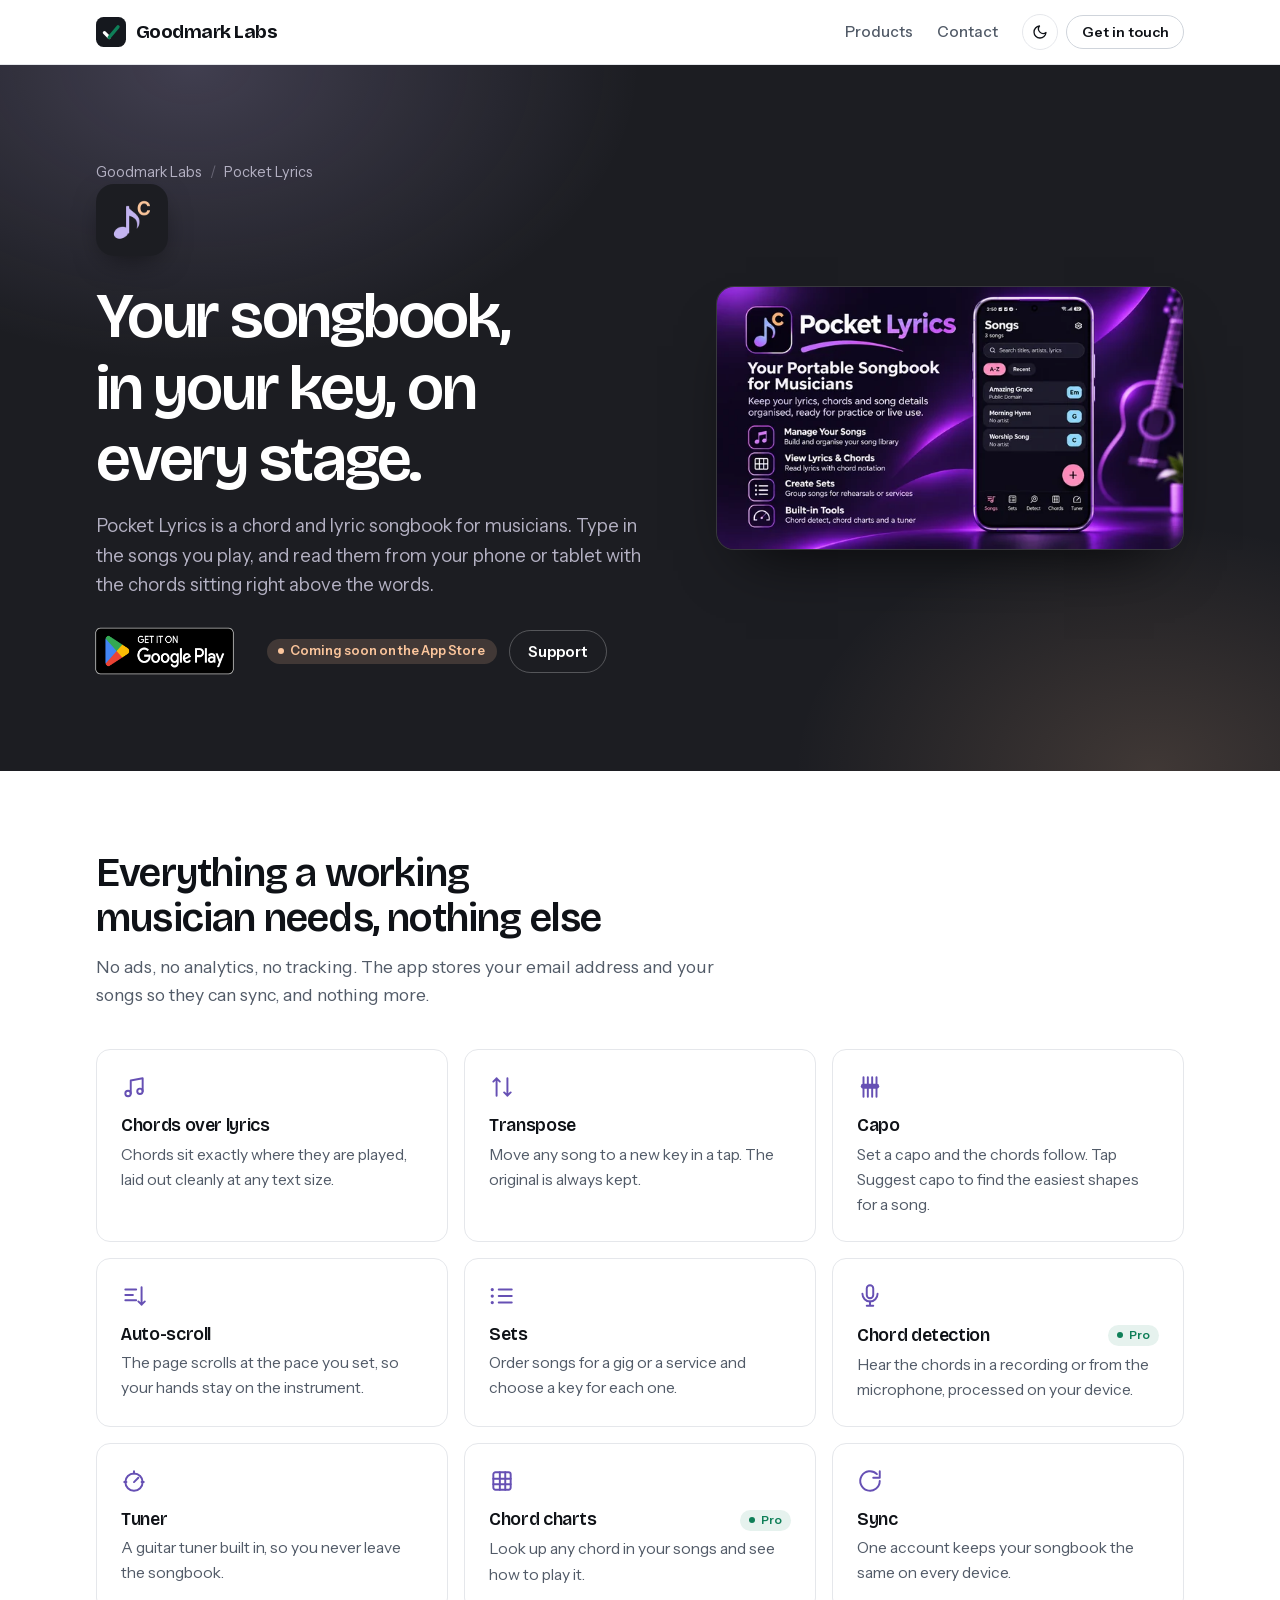
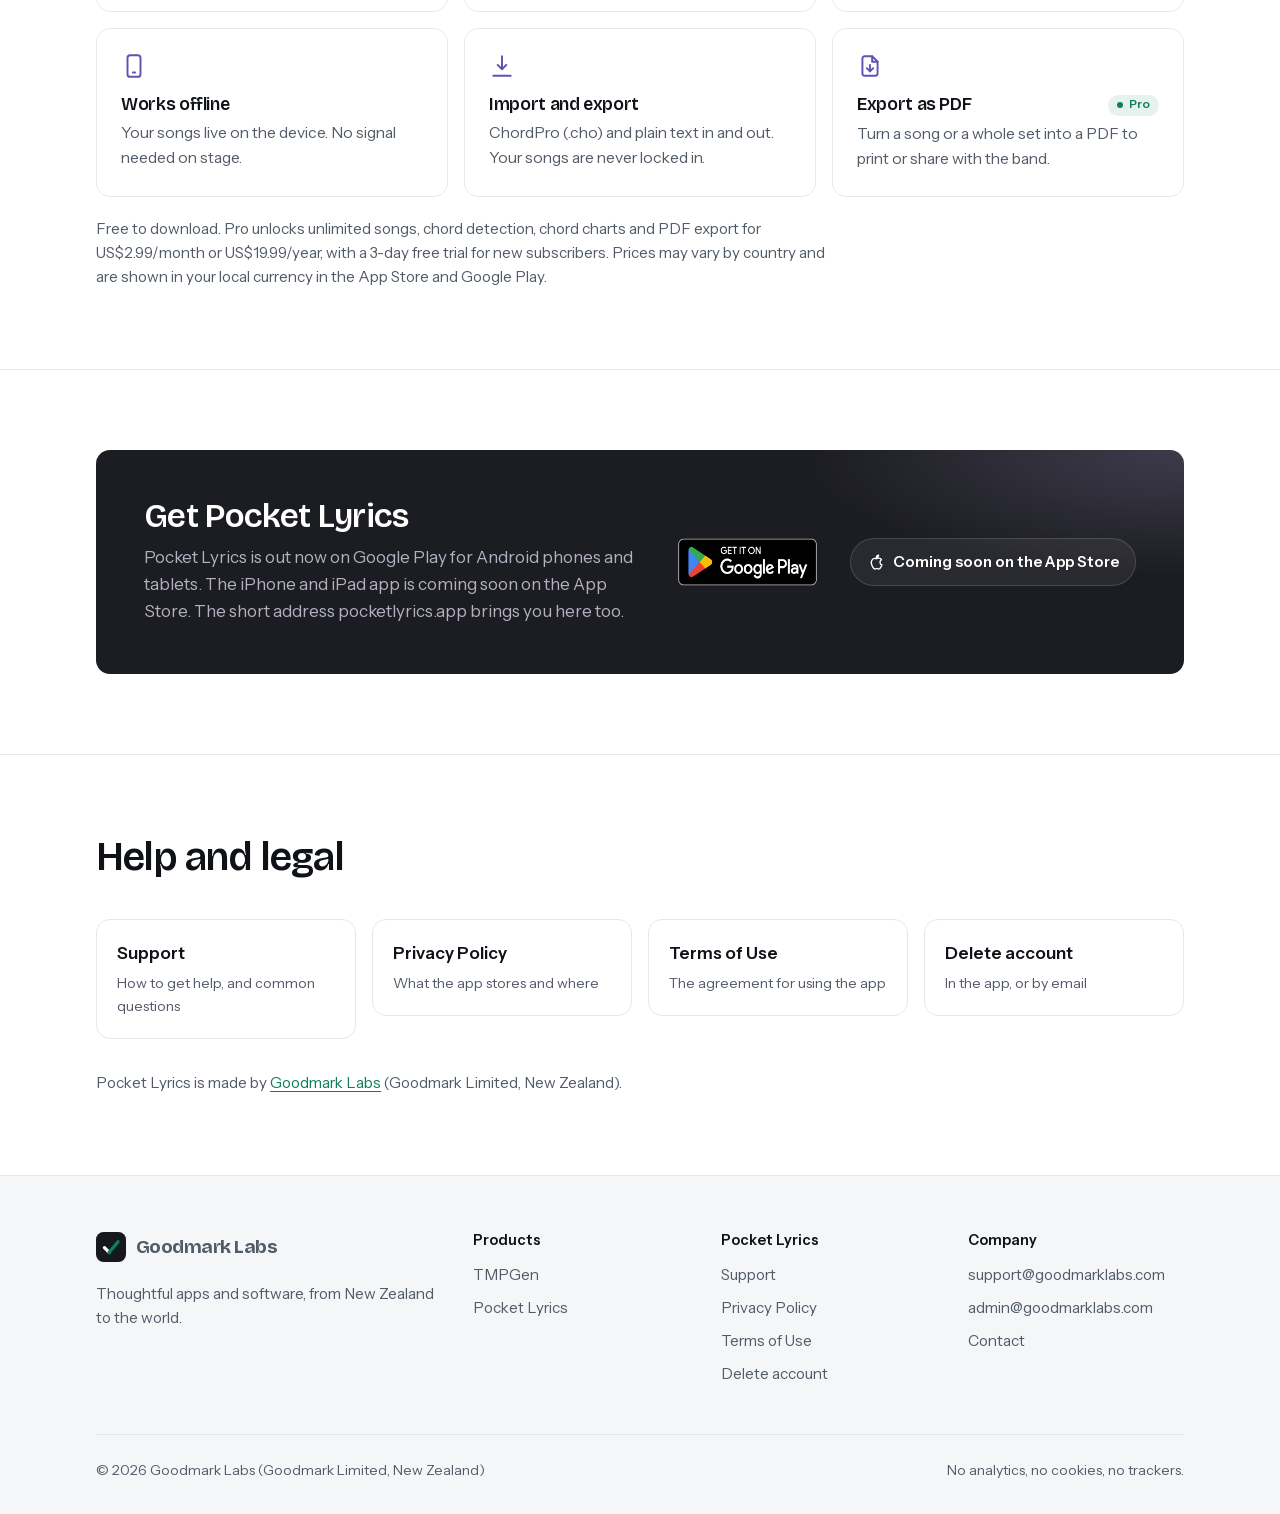
==== commit ce1c4b21: "Merge homepage-tidy: simpler nav and hero Co-Authored-By: Claude Opus 5.5 <noreply@anthropic.com>" ====
--- a/pocket-lyrics/index.html
+++ b/pocket-lyrics/index.html
@@ -77,7 +77,7 @@
           <li class="feature"><svg aria-hidden="true" viewBox="0 0 24 24" fill="none" stroke="currentColor" stroke-width="1.8" stroke-linecap="round" stroke-linejoin="round"><path d="M12 3v12M8 11l4 4 4-4"/><path d="M4 21h16"/></svg><h3>Import and export</h3><p>ChordPro (.cho) and plain text in and out. Your songs are never locked in.</p></li>
           <li class="feature"><svg aria-hidden="true" viewBox="0 0 24 24" fill="none" stroke="currentColor" stroke-width="1.8" stroke-linecap="round" stroke-linejoin="round"><path d="M14 3H7a2 2 0 0 0-2 2v14a2 2 0 0 0 2 2h10a2 2 0 0 0 2-2V8z"/><path d="M14 3v5h5"/><path d="M12 11v6M9 14l3 3 3-3"/></svg><div class="feature-title"><h3>Export as PDF</h3><span class="pill">Pro</span></div><p>Turn a song or a whole set into a PDF to print or share with the band.</p></li>
         </ul>
-        <p class="features-note">Free to download. Pro unlocks unlimited songs, chord detection, chord charts and PDF export, with a 3-day free trial.</p>
+        <p class="features-note">Free to download. Pro unlocks unlimited songs, chord detection, chord charts and PDF export for US$2.99/month or US$19.99/year, with a 3-day free trial for new subscribers. Prices may vary by country and are shown in your local currency in the App Store and Google Play.</p>
       </div>
     </section>
 
--- a/assets/site.css
+++ b/assets/site.css
@@ -193,6 +193,8 @@
 .site-nav a:hover, .site-nav a[aria-current="page"] { color: var(--text); }
 .header-actions { display: flex; align-items: center; gap: 0.5rem; }
 @media (max-width: 40rem) { .header-actions .btn { display: none; } }
+/* Home: on phones keep the theme toggle beside the logo and give the nav its own row. */
+@media (max-width: 40rem) { .site-header--split .site-nav { order: 3; flex-basis: 100%; } }
 
 .theme-toggle {
   width: 36px; height: 36px; border-radius: 999px;
@@ -234,8 +236,6 @@
 }
 .hero .lede { font-size: clamp(1.1rem, 1rem + 0.5vw, 1.3rem); max-width: 38rem; margin-bottom: 2.25rem; }
 .hero .actions { display: flex; flex-wrap: wrap; gap: 0.75rem; }
-.hero-note { margin-top: 3.5rem; color: var(--text-2); font-size: 0.95rem; display: flex; align-items: center; gap: 0.6rem; }
-.hero-note .mark { width: 20px; height: 20px; }
 
 @keyframes rise { from { opacity: 0; transform: translateY(14px); } to { opacity: 1; transform: none; } }
 .hero .wrap > * { animation: rise 0.7s cubic-bezier(0.2, 0.7, 0.2, 1) both; }
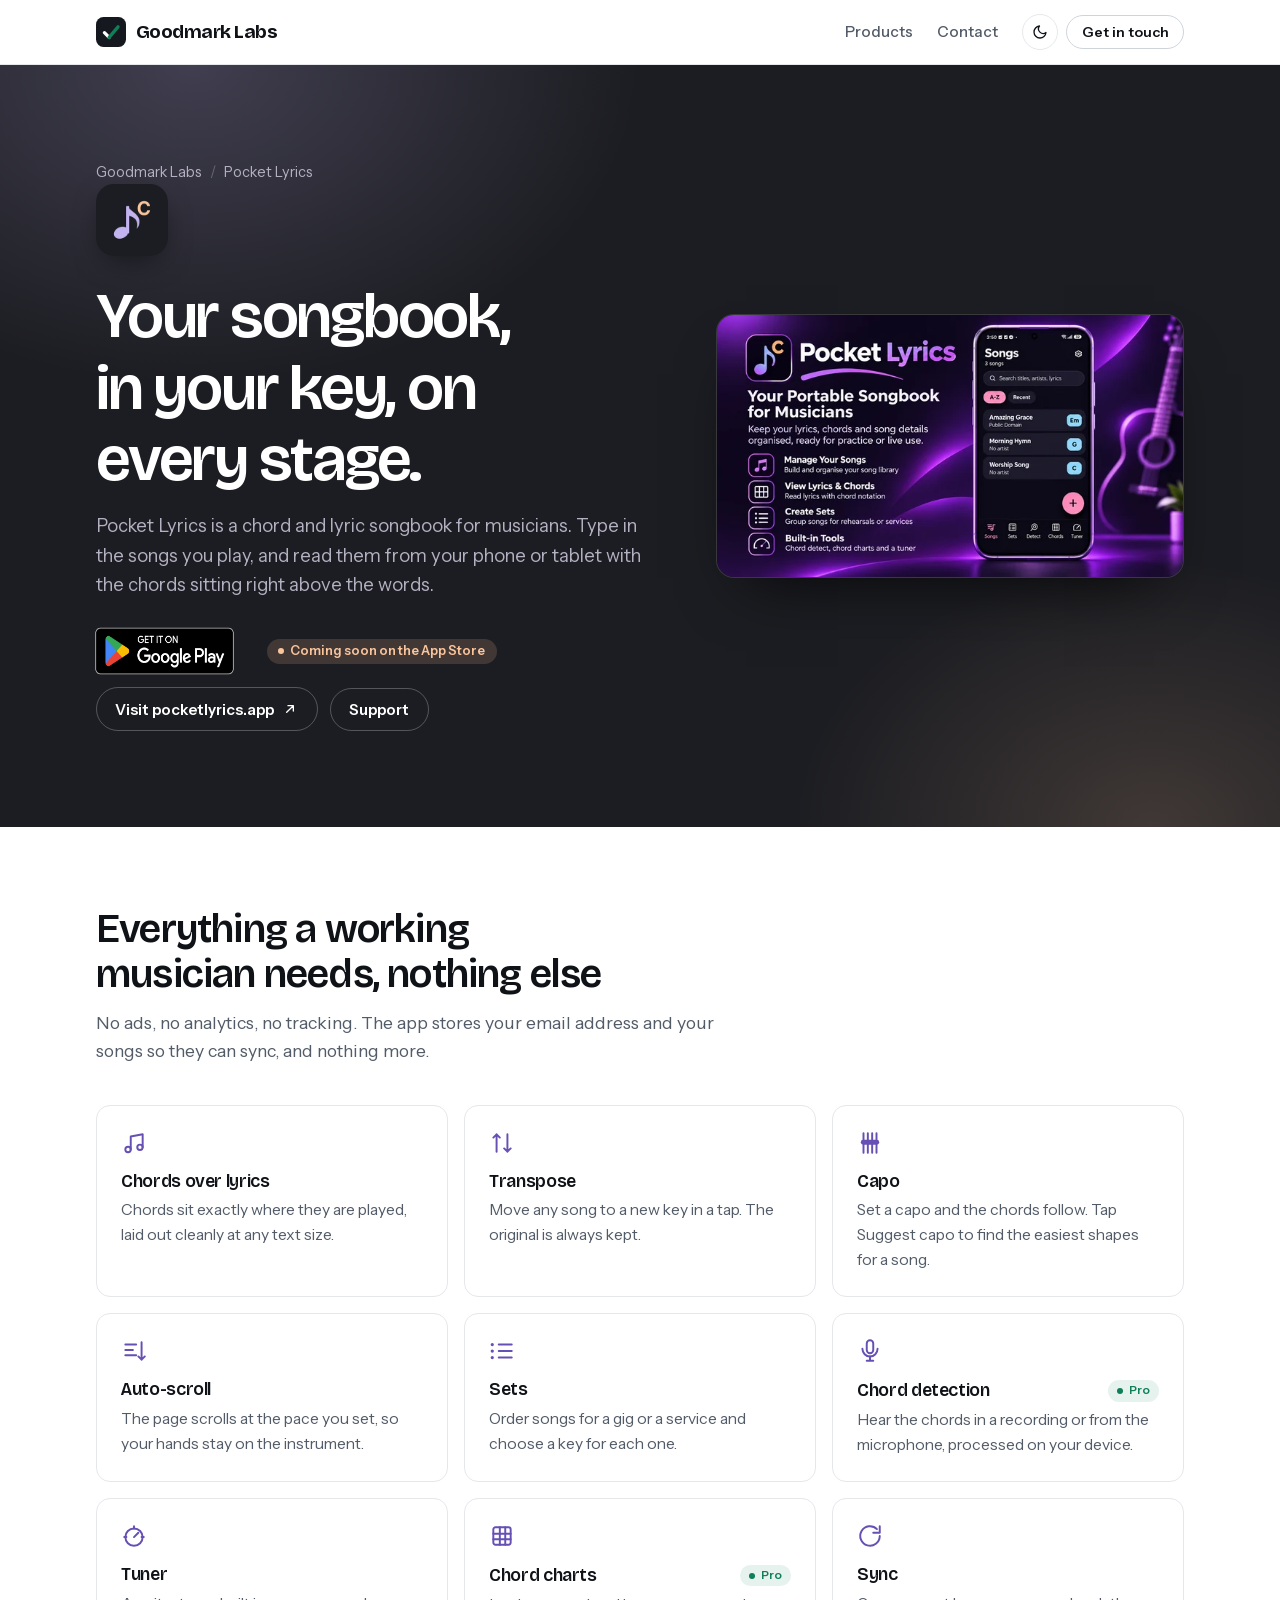
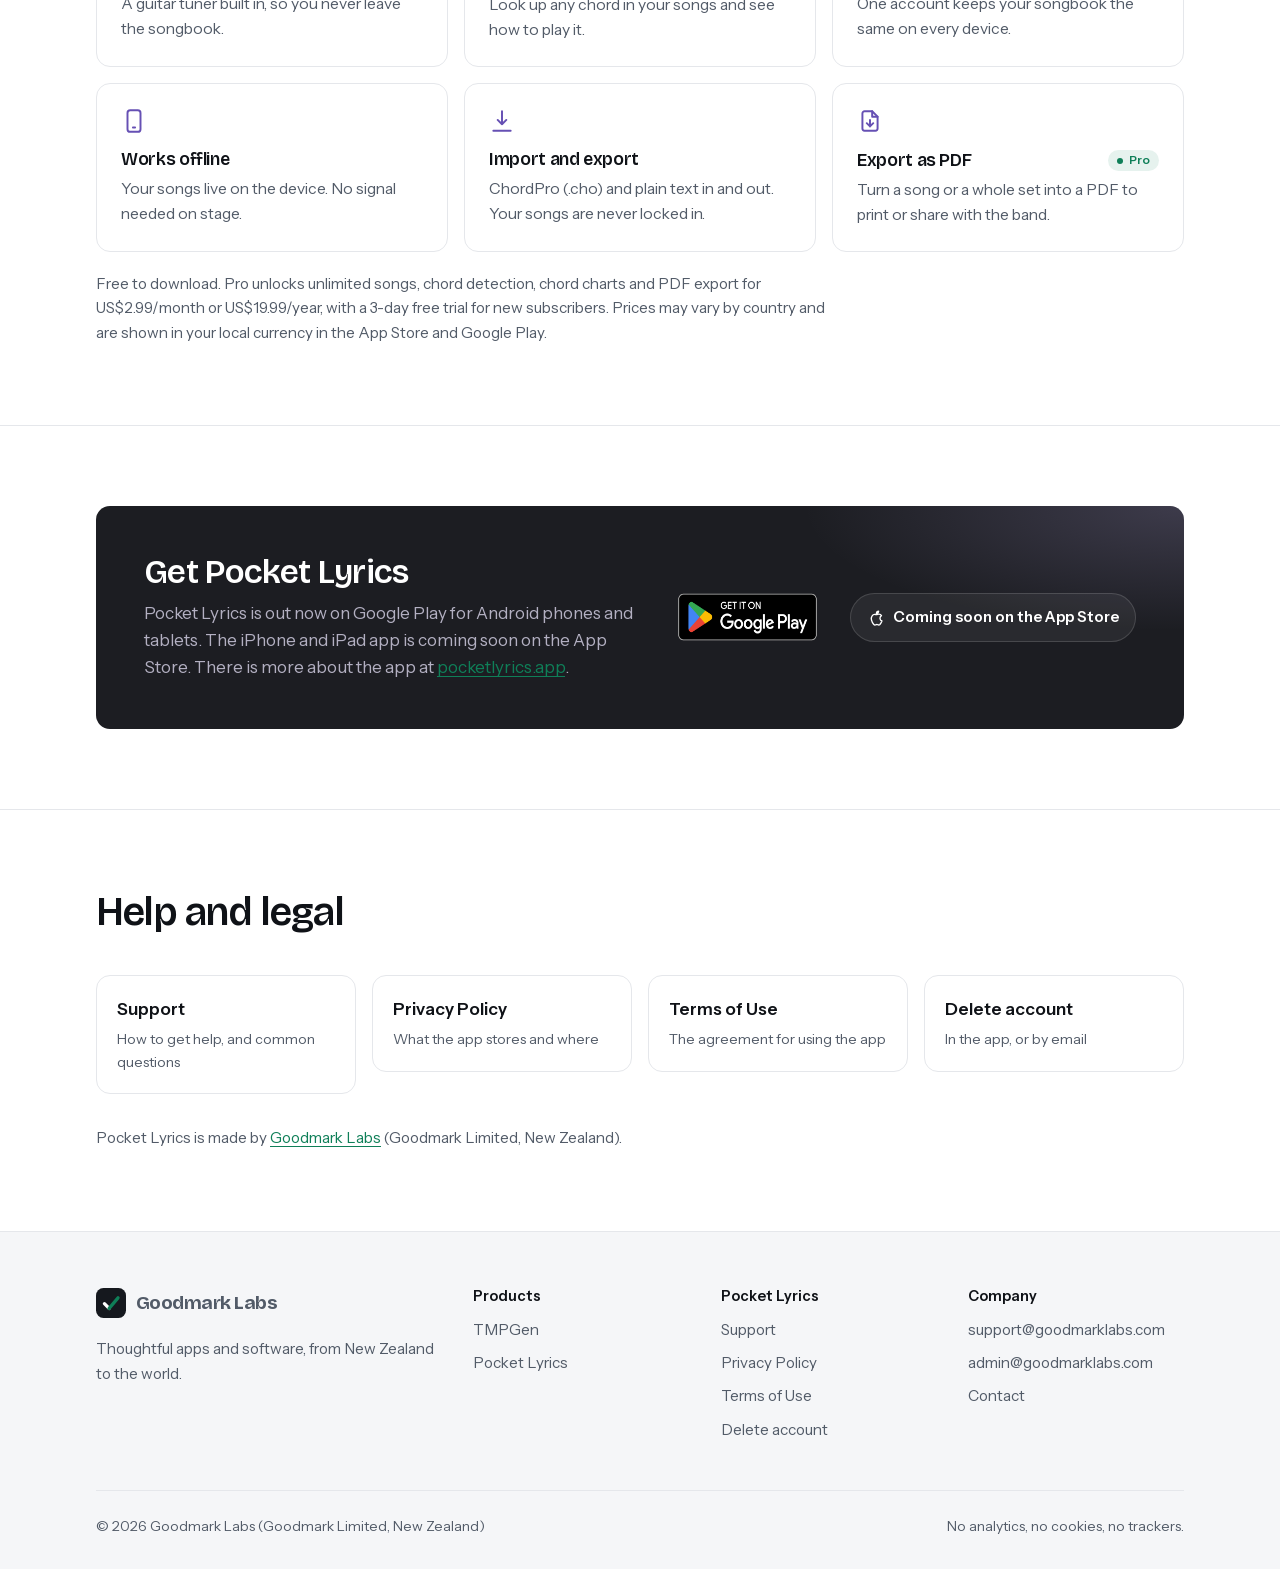
==== commit 4833dd9d: "Pocket Lyrics: add a Visit pocketlyrics.app button pocketlyrics.app is now the app's own site rather" ====
--- a/pocket-lyrics/index.html
+++ b/pocket-lyrics/index.html
@@ -50,6 +50,7 @@
           <div class="actions">
             <a class="store-badge store-badge--play" href="https://play.google.com/store/apps/details?id=com.goodmark.pocketlyrics"><img src="/assets/badges/google-play.png" alt="Get it on Google Play" width="646" height="250"></a>
             <span class="pill pl-pill">Coming soon on the App Store</span>
+            <a class="btn btn-ghost" href="https://pocketlyrics.app">Visit pocketlyrics.app <svg aria-hidden="true" viewBox="0 0 24 24" fill="none" stroke="currentColor" stroke-width="2" stroke-linecap="round" stroke-linejoin="round"><path d="M7 17L17 7M9 7h8v8"/></svg></a>
             <a class="btn btn-ghost" href="/pocket-lyrics/support/">Support</a>
           </div>
         </div>
@@ -86,7 +87,7 @@
         <div class="callout">
           <div>
             <h2 id="soon-h">Get Pocket Lyrics</h2>
-            <p>Pocket Lyrics is out now on Google Play for Android phones and tablets. The iPhone and iPad app is coming soon on the App Store. The short address pocketlyrics.app brings you here too.</p>
+            <p>Pocket Lyrics is out now on Google Play for Android phones and tablets. The iPhone and iPad app is coming soon on the App Store. There is more about the app at <a href="https://pocketlyrics.app">pocketlyrics.app</a>.</p>
           </div>
           <div class="platforms">
             <a class="store-badge store-badge--play" href="https://play.google.com/store/apps/details?id=com.goodmark.pocketlyrics"><img src="/assets/badges/google-play.png" alt="Get it on Google Play" width="646" height="250"></a>
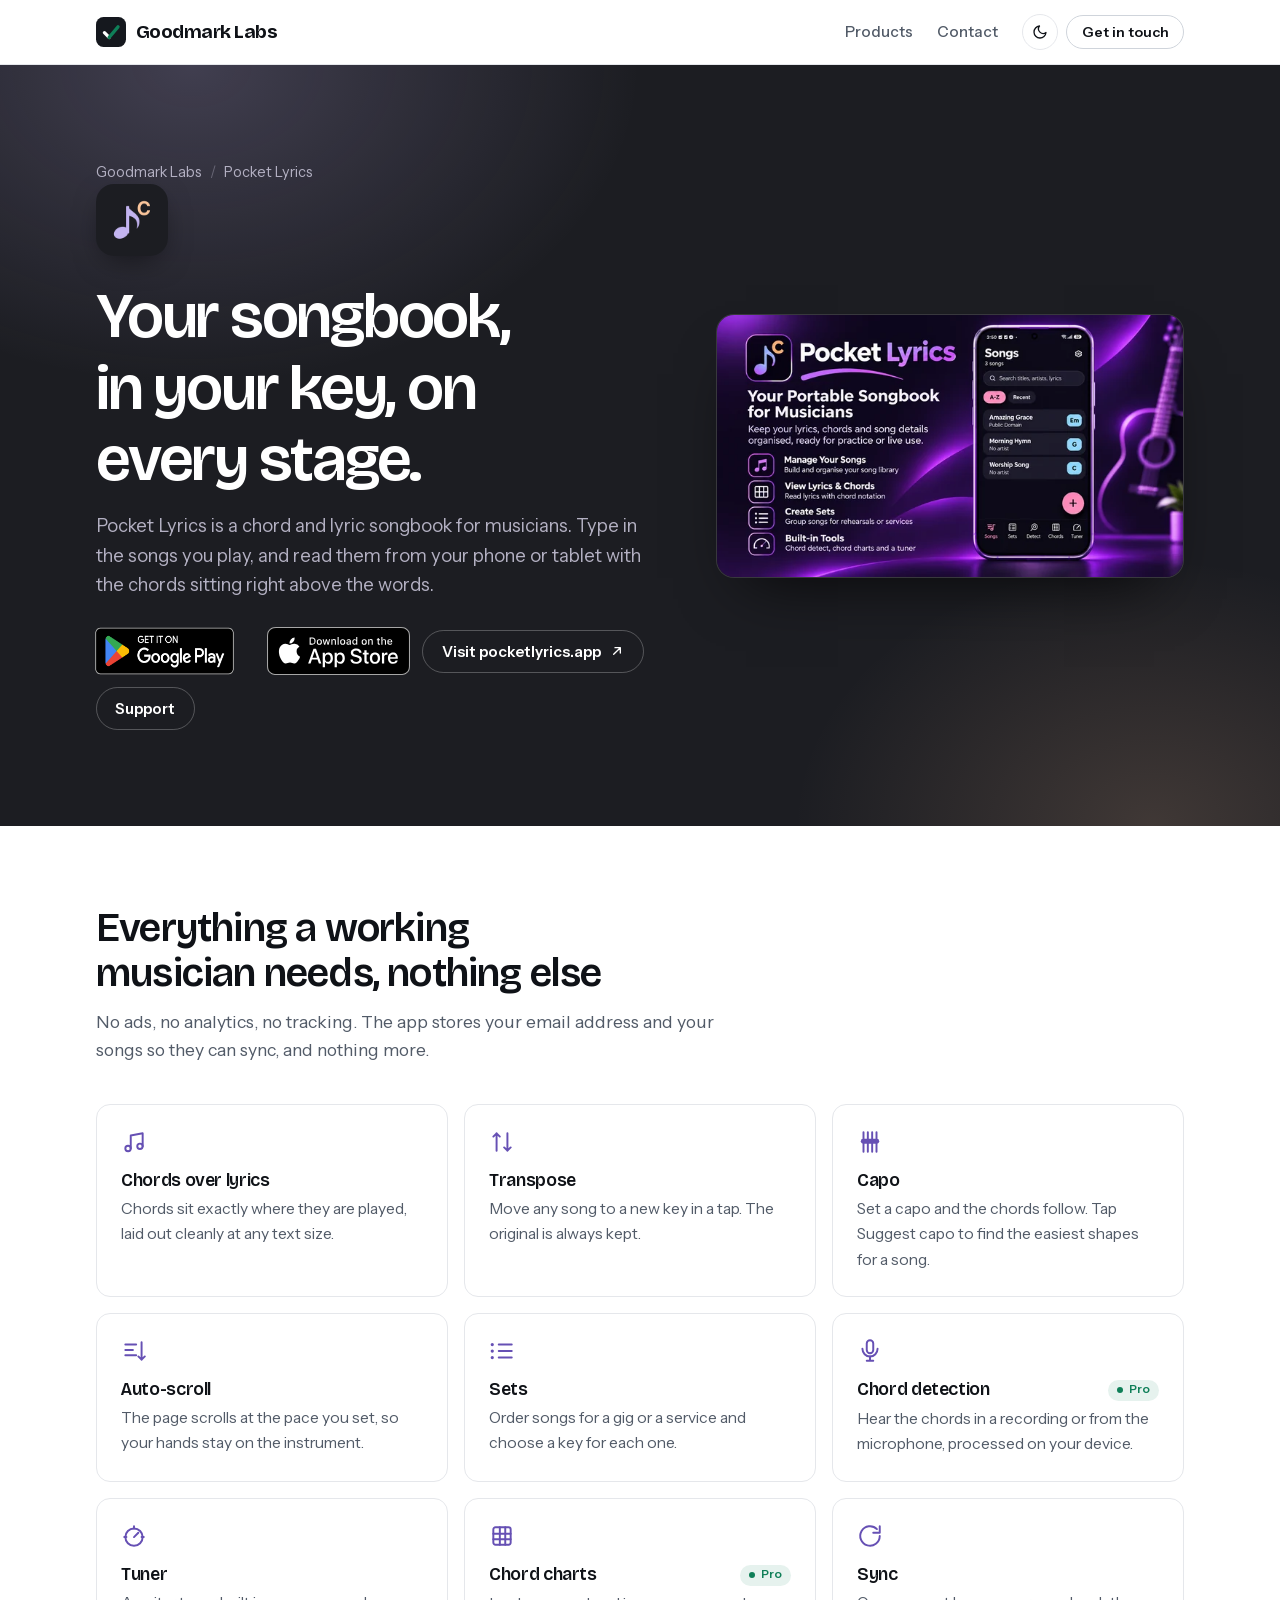
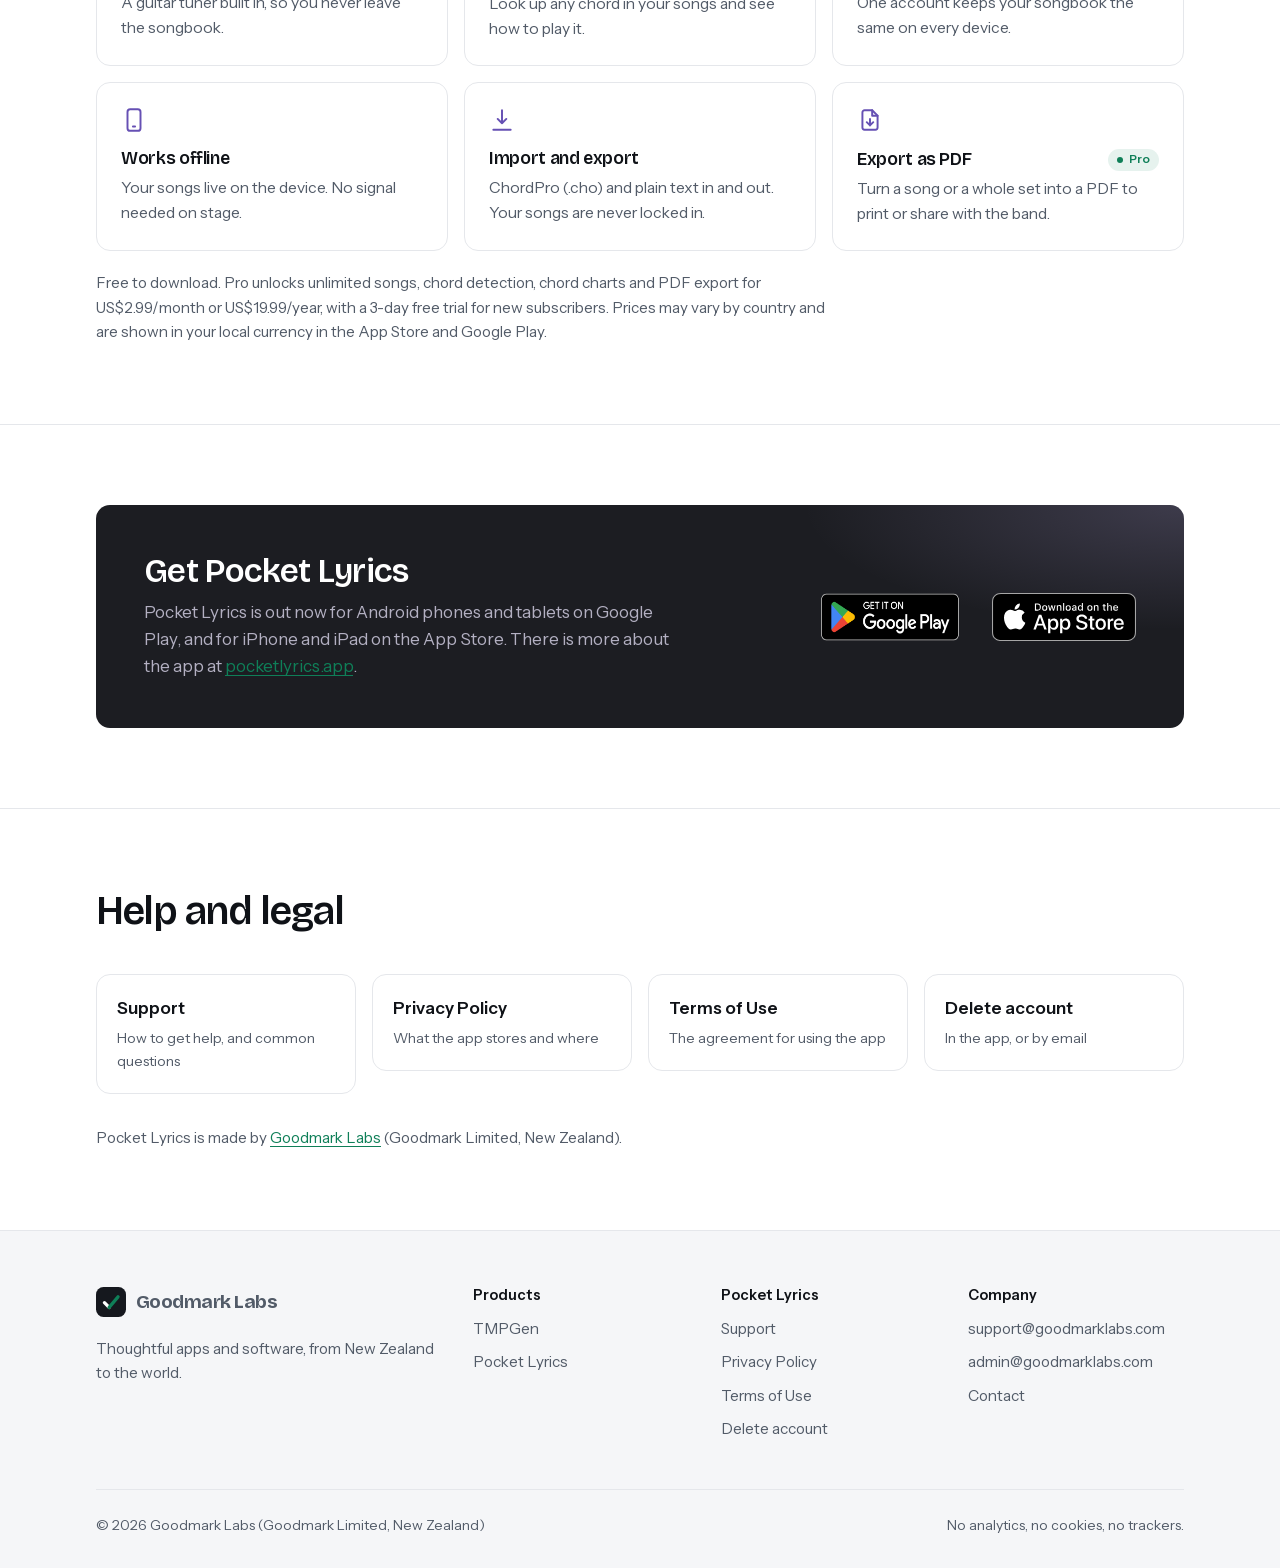
==== commit dd1ea903: "Merge branch 'main' into app-store-live # Conflicts: #	pocket-lyrics/index.html" ====
--- a/pocket-lyrics/index.html
+++ b/pocket-lyrics/index.html
@@ -4,13 +4,13 @@
   <meta charset="utf-8">
   <meta name="viewport" content="width=device-width, initial-scale=1">
   <title>Pocket Lyrics – chord and lyric songbook app | Goodmark Labs</title>
-  <meta name="description" content="Pocket Lyrics is a chord and lyric songbook app for musicians: chords over lyrics, transpose, sets, chord detection, a tuner and chord charts. Get it on Google Play now; coming soon to the App Store.">
+  <meta name="description" content="Pocket Lyrics is a chord and lyric songbook app for musicians: chords over lyrics, transpose, sets, chord detection, a tuner and chord charts. Get it on Google Play and the App Store.">
   <link rel="canonical" href="https://goodmarklabs.com/pocket-lyrics/">
   <meta name="color-scheme" content="light dark">
   <meta name="theme-color" content="#ffffff" media="(prefers-color-scheme: light)">
   <meta name="theme-color" content="#0b0d11" media="(prefers-color-scheme: dark)">
   <meta property="og:title" content="Pocket Lyrics – chord and lyric songbook app | Goodmark Labs">
-  <meta property="og:description" content="Pocket Lyrics is a chord and lyric songbook app for musicians: chords over lyrics, transpose, sets, chord detection, a tuner and chord charts. Get it on Google Play now; coming soon to the App Store.">
+  <meta property="og:description" content="Pocket Lyrics is a chord and lyric songbook app for musicians: chords over lyrics, transpose, sets, chord detection, a tuner and chord charts. Get it on Google Play and the App Store.">
   <meta property="og:url" content="https://goodmarklabs.com/pocket-lyrics/">
   <meta property="og:image" content="https://goodmarklabs.com/assets/icon-512.png">
   <link rel="icon" href="/favicon.ico" sizes="48x48">
@@ -49,7 +49,7 @@
           <p class="lede">Pocket Lyrics is a chord and lyric songbook for musicians. Type in the songs you play, and read them from your phone or tablet with the chords sitting right above the words.</p>
           <div class="actions">
             <a class="store-badge store-badge--play" href="https://play.google.com/store/apps/details?id=com.goodmark.pocketlyrics"><img src="/assets/badges/google-play.png" alt="Get it on Google Play" width="646" height="250"></a>
-            <span class="pill pl-pill">Coming soon on the App Store</span>
+            <a class="store-badge store-badge--apple" href="https://apps.apple.com/app/id6832144730"><img src="/assets/badges/app-store.svg" alt="Download on the App Store" width="120" height="40"></a>
             <a class="btn btn-ghost" href="https://pocketlyrics.app">Visit pocketlyrics.app <svg aria-hidden="true" viewBox="0 0 24 24" fill="none" stroke="currentColor" stroke-width="2" stroke-linecap="round" stroke-linejoin="round"><path d="M7 17L17 7M9 7h8v8"/></svg></a>
             <a class="btn btn-ghost" href="/pocket-lyrics/support/">Support</a>
           </div>
@@ -87,11 +87,11 @@
         <div class="callout">
           <div>
             <h2 id="soon-h">Get Pocket Lyrics</h2>
-            <p>Pocket Lyrics is out now on Google Play for Android phones and tablets. The iPhone and iPad app is coming soon on the App Store. There is more about the app at <a href="https://pocketlyrics.app">pocketlyrics.app</a>.</p>
+            <p>Pocket Lyrics is out now for Android phones and tablets on Google Play, and for iPhone and iPad on the App Store. There is more about the app at <a href="https://pocketlyrics.app">pocketlyrics.app</a>.</p>
           </div>
           <div class="platforms">
             <a class="store-badge store-badge--play" href="https://play.google.com/store/apps/details?id=com.goodmark.pocketlyrics"><img src="/assets/badges/google-play.png" alt="Get it on Google Play" width="646" height="250"></a>
-            <span class="platform"><svg aria-hidden="true" viewBox="0 0 24 24" fill="none" stroke="currentColor" stroke-width="1.8" stroke-linecap="round" stroke-linejoin="round"><path d="M15.5 3c-.2 1.6-1.4 3-2.9 3 .1-1.6 1.4-3 2.9-3z"/><path d="M12.6 7.5c1.1 0 2-.7 3.3-.7 1.6 0 2.8.9 3.4 2-3 1.7-2.5 6 .6 7.2-.6 1.7-1.5 3.3-2.7 4.6-.8.8-1.7.9-2.7.4-.9-.4-1.7-.4-2.6 0-1.1.5-2 .4-2.8-.4C6.2 17.6 4.5 12.3 6.8 9.1c.8-1.2 2.1-2 3.4-2 1 0 1.7.4 2.4.4z"/></svg> Coming soon on the App Store</span>
+            <a class="store-badge store-badge--apple" href="https://apps.apple.com/app/id6832144730"><img src="/assets/badges/app-store.svg" alt="Download on the App Store" width="120" height="40"></a>
           </div>
         </div>
       </div>
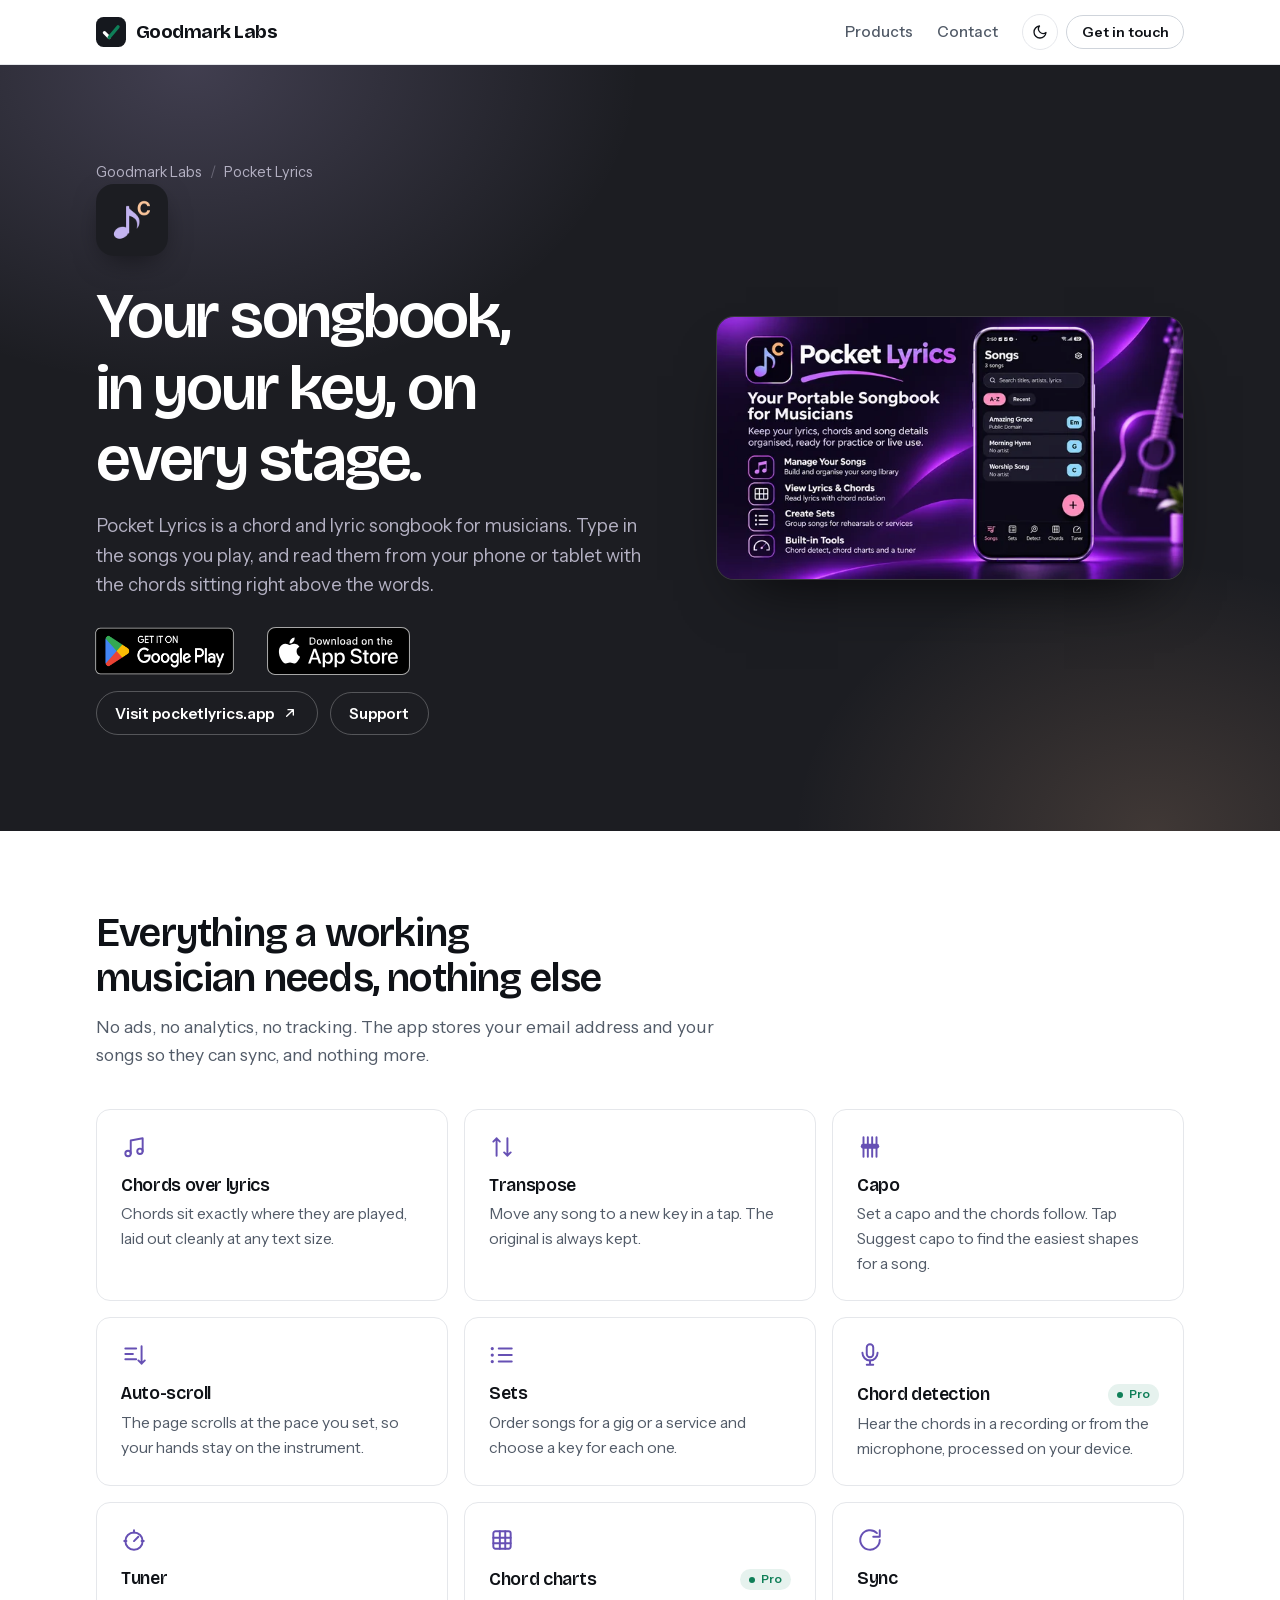
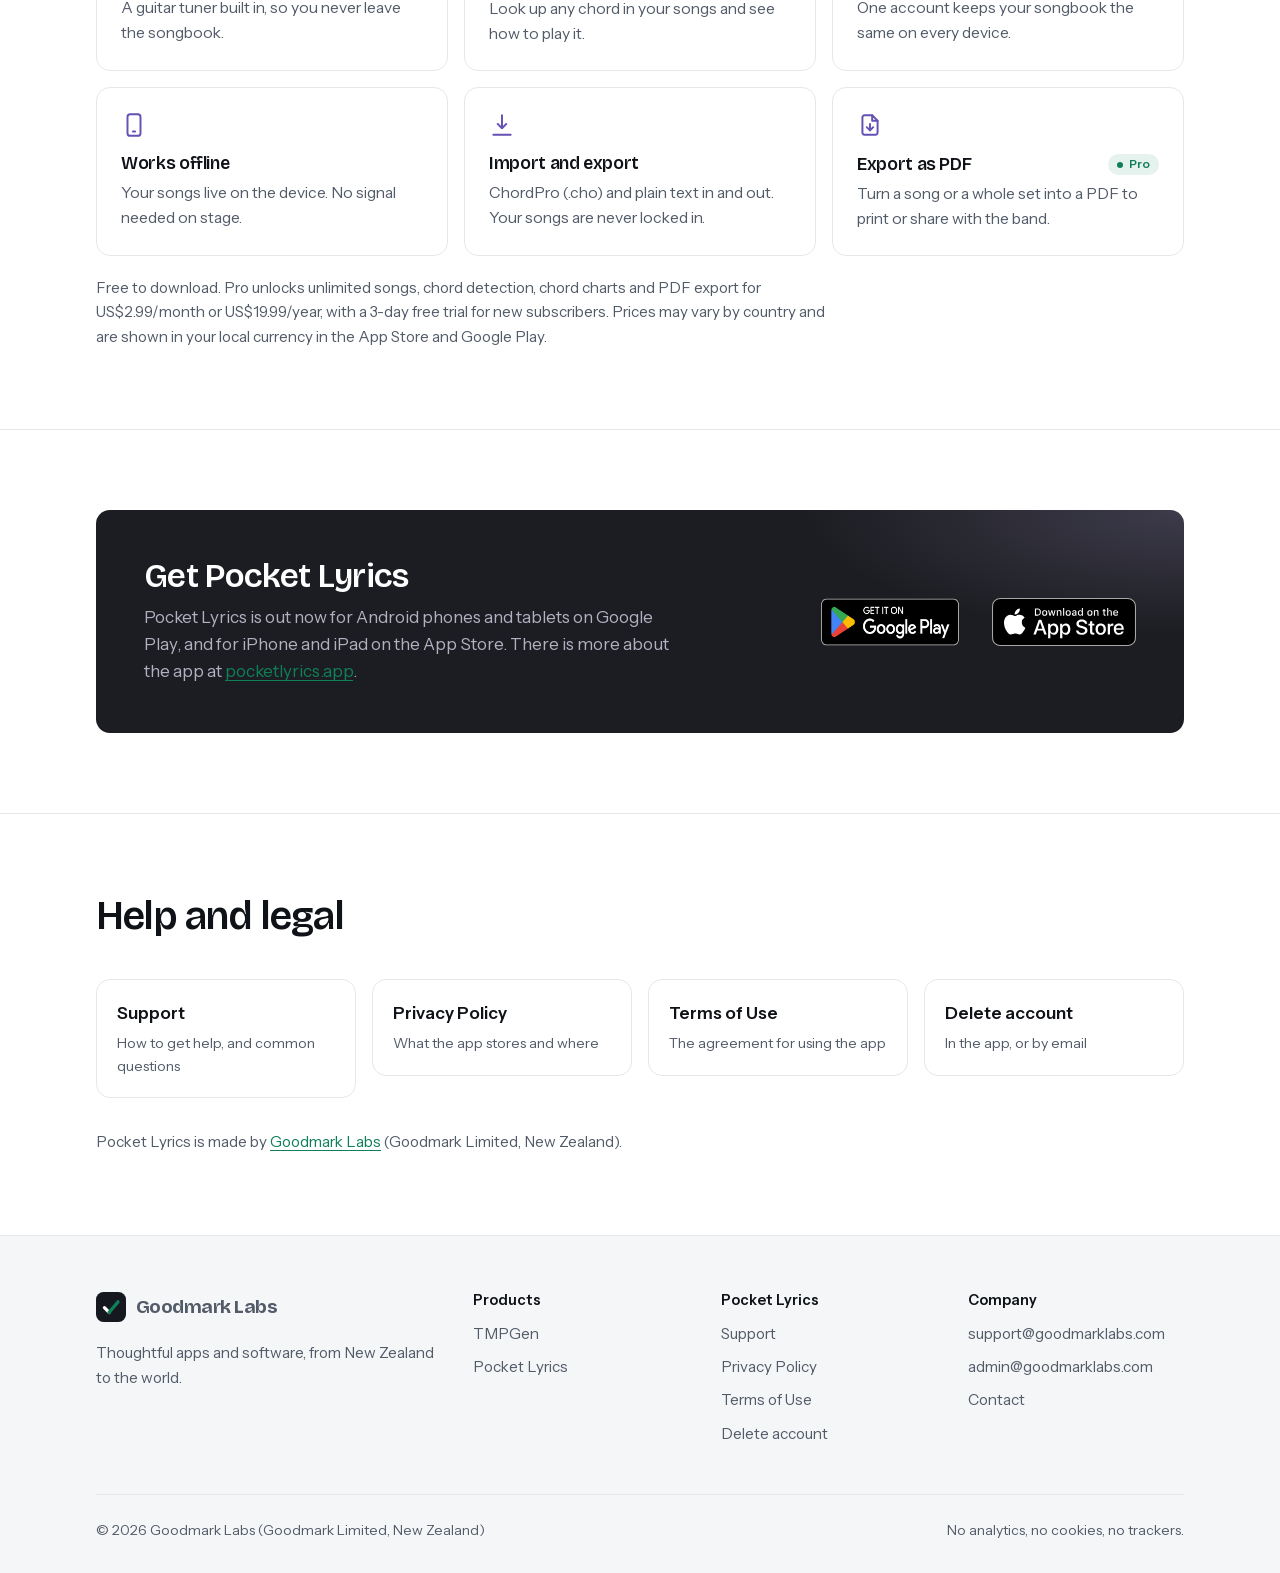
==== commit 51f0a29f: "Pocket Lyrics hero: store badges on one row, text buttons on the next Visit pocketlyrics.app and Sup" ====
--- a/pocket-lyrics/index.html
+++ b/pocket-lyrics/index.html
@@ -20,7 +20,7 @@
   <link rel="preload" href="/assets/fonts/InstrumentSans.woff2" as="font" type="font/woff2" crossorigin>
   <script>/* Apply a saved light/dark choice before paint. Stored only in this browser; nothing is sent anywhere. */
   (function(){try{var t=localStorage.getItem("theme");if(t==="light"||t==="dark")document.documentElement.setAttribute("data-theme",t)}catch(e){}})();</script>
-  <link rel="stylesheet" href="/assets/site.css?v=20261120">
+  <link rel="stylesheet" href="/assets/site.css?v=20261121">
 </head>
 <body>
   <a class="skip-link" href="#main">Skip to content</a>
@@ -47,11 +47,15 @@
           <img class="app-icon" src="/assets/pocket-lyrics-icon-192.png" alt="Pocket Lyrics app icon" width="72" height="72">
           <h1>Your songbook, in your key, on every stage.</h1>
           <p class="lede">Pocket Lyrics is a chord and lyric songbook for musicians. Type in the songs you play, and read them from your phone or tablet with the chords sitting right above the words.</p>
-          <div class="actions">
-            <a class="store-badge store-badge--play" href="https://play.google.com/store/apps/details?id=com.goodmark.pocketlyrics"><img src="/assets/badges/google-play.png" alt="Get it on Google Play" width="646" height="250"></a>
-            <a class="store-badge store-badge--apple" href="https://apps.apple.com/app/id6832144730"><img src="/assets/badges/app-store.svg" alt="Download on the App Store" width="120" height="40"></a>
-            <a class="btn btn-ghost" href="https://pocketlyrics.app">Visit pocketlyrics.app <svg aria-hidden="true" viewBox="0 0 24 24" fill="none" stroke="currentColor" stroke-width="2" stroke-linecap="round" stroke-linejoin="round"><path d="M7 17L17 7M9 7h8v8"/></svg></a>
-            <a class="btn btn-ghost" href="/pocket-lyrics/support/">Support</a>
+          <div class="actions actions--rows">
+            <div class="action-row">
+              <a class="store-badge store-badge--play" href="https://play.google.com/store/apps/details?id=com.goodmark.pocketlyrics"><img src="/assets/badges/google-play.png" alt="Get it on Google Play" width="646" height="250"></a>
+              <a class="store-badge store-badge--apple" href="https://apps.apple.com/app/id6832144730"><img src="/assets/badges/app-store.svg" alt="Download on the App Store" width="120" height="40"></a>
+            </div>
+            <div class="action-row">
+              <a class="btn btn-ghost" href="https://pocketlyrics.app">Visit pocketlyrics.app <svg aria-hidden="true" viewBox="0 0 24 24" fill="none" stroke="currentColor" stroke-width="2" stroke-linecap="round" stroke-linejoin="round"><path d="M7 17L17 7M9 7h8v8"/></svg></a>
+              <a class="btn btn-ghost" href="/pocket-lyrics/support/">Support</a>
+            </div>
           </div>
         </div>
         <figure class="hero-shot"><picture><source type="image/webp" srcset="/assets/img/pocket-lyrics-640.webp 640w, /assets/img/pocket-lyrics-960.webp 960w, /assets/img/pocket-lyrics-1280.webp 1280w, /assets/img/pocket-lyrics-1664.webp 1664w" sizes="(min-width: 72rem) 30rem, (min-width: 56rem) calc(45vw - 2rem), calc(100vw - 2.5rem)"><img src="/assets/img/pocket-lyrics-1280.jpg" srcset="/assets/img/pocket-lyrics-640.jpg 640w, /assets/img/pocket-lyrics-1280.jpg 1280w" sizes="(min-width: 72rem) 30rem, (min-width: 56rem) calc(45vw - 2rem), calc(100vw - 2.5rem)" width="1664" height="936" alt="A phone running Pocket Lyrics showing the song list, next to the app name and its main features: manage songs, view lyrics and chords, create sets, built-in tools." loading="eager" fetchpriority="high" decoding="async"></picture></figure>
--- a/assets/site.css
+++ b/assets/site.css
@@ -336,6 +336,10 @@
 .pl-hero h1 { font-size: clamp(2.5rem, 1.5rem + 4vw, 4rem); letter-spacing: -0.035em; margin-bottom: 1rem; color: #fff; }
 .pl-hero .lede { color: var(--pl-muted); margin-bottom: 1.75rem; }
 .pl-hero .actions { display: flex; flex-wrap: wrap; align-items: center; gap: 0.75rem; }
+/* Two rows: store badges, then the text buttons, each row kept together. */
+.pl-hero .actions--rows { flex-direction: column; align-items: flex-start; gap: 1rem; }
+.pl-hero .action-row { display: flex; flex-wrap: wrap; align-items: center; gap: 0.75rem; }
+@media (max-width: 24rem) { .pl-hero .action-row { gap: 0.5rem; } .pl-hero .action-row .btn { padding-left: 0.95rem; padding-right: 0.95rem; } }
 .pl-pill { background: rgba(251, 197, 156, 0.16); color: var(--pl-peach); }
 .pl-hero .btn-ghost { color: #fff; border-color: rgba(255, 255, 255, 0.25); }
 .pl-hero .btn-ghost:hover { background: rgba(255, 255, 255, 0.08); border-color: rgba(255, 255, 255, 0.5); }
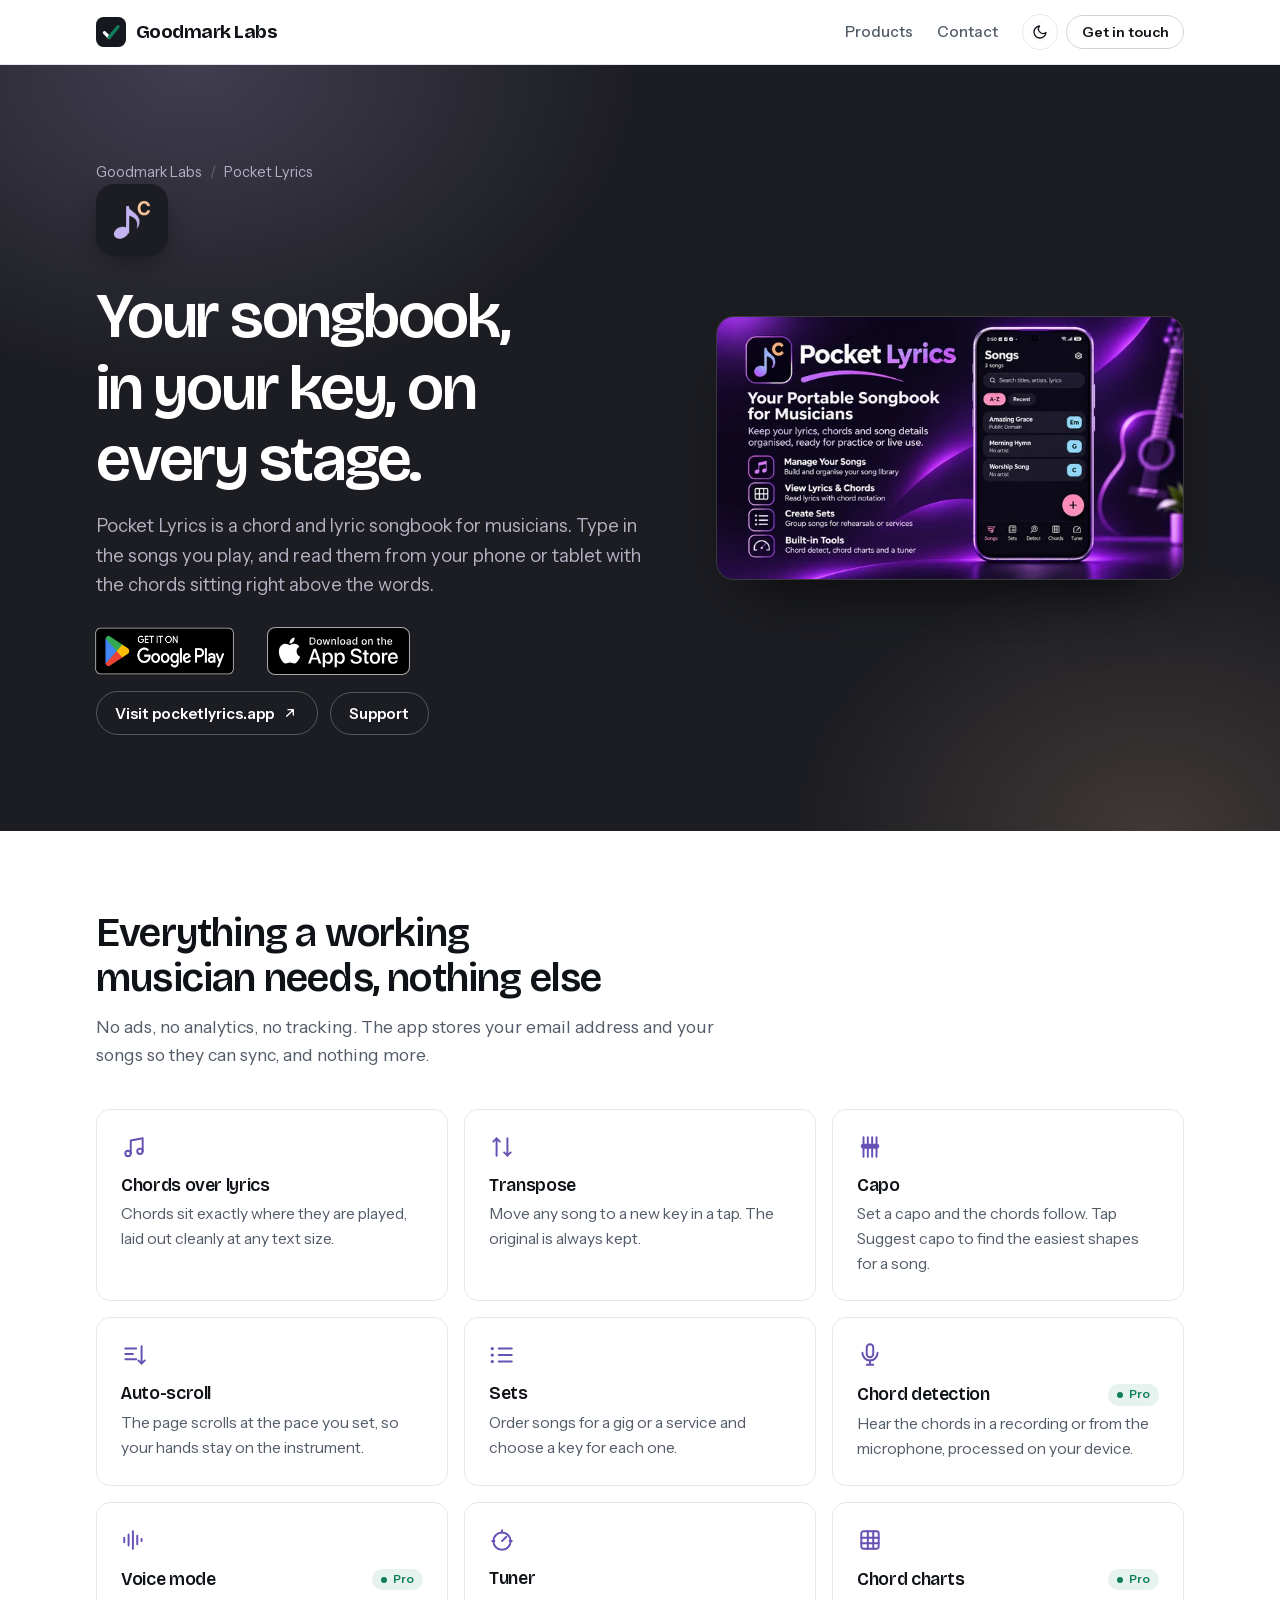
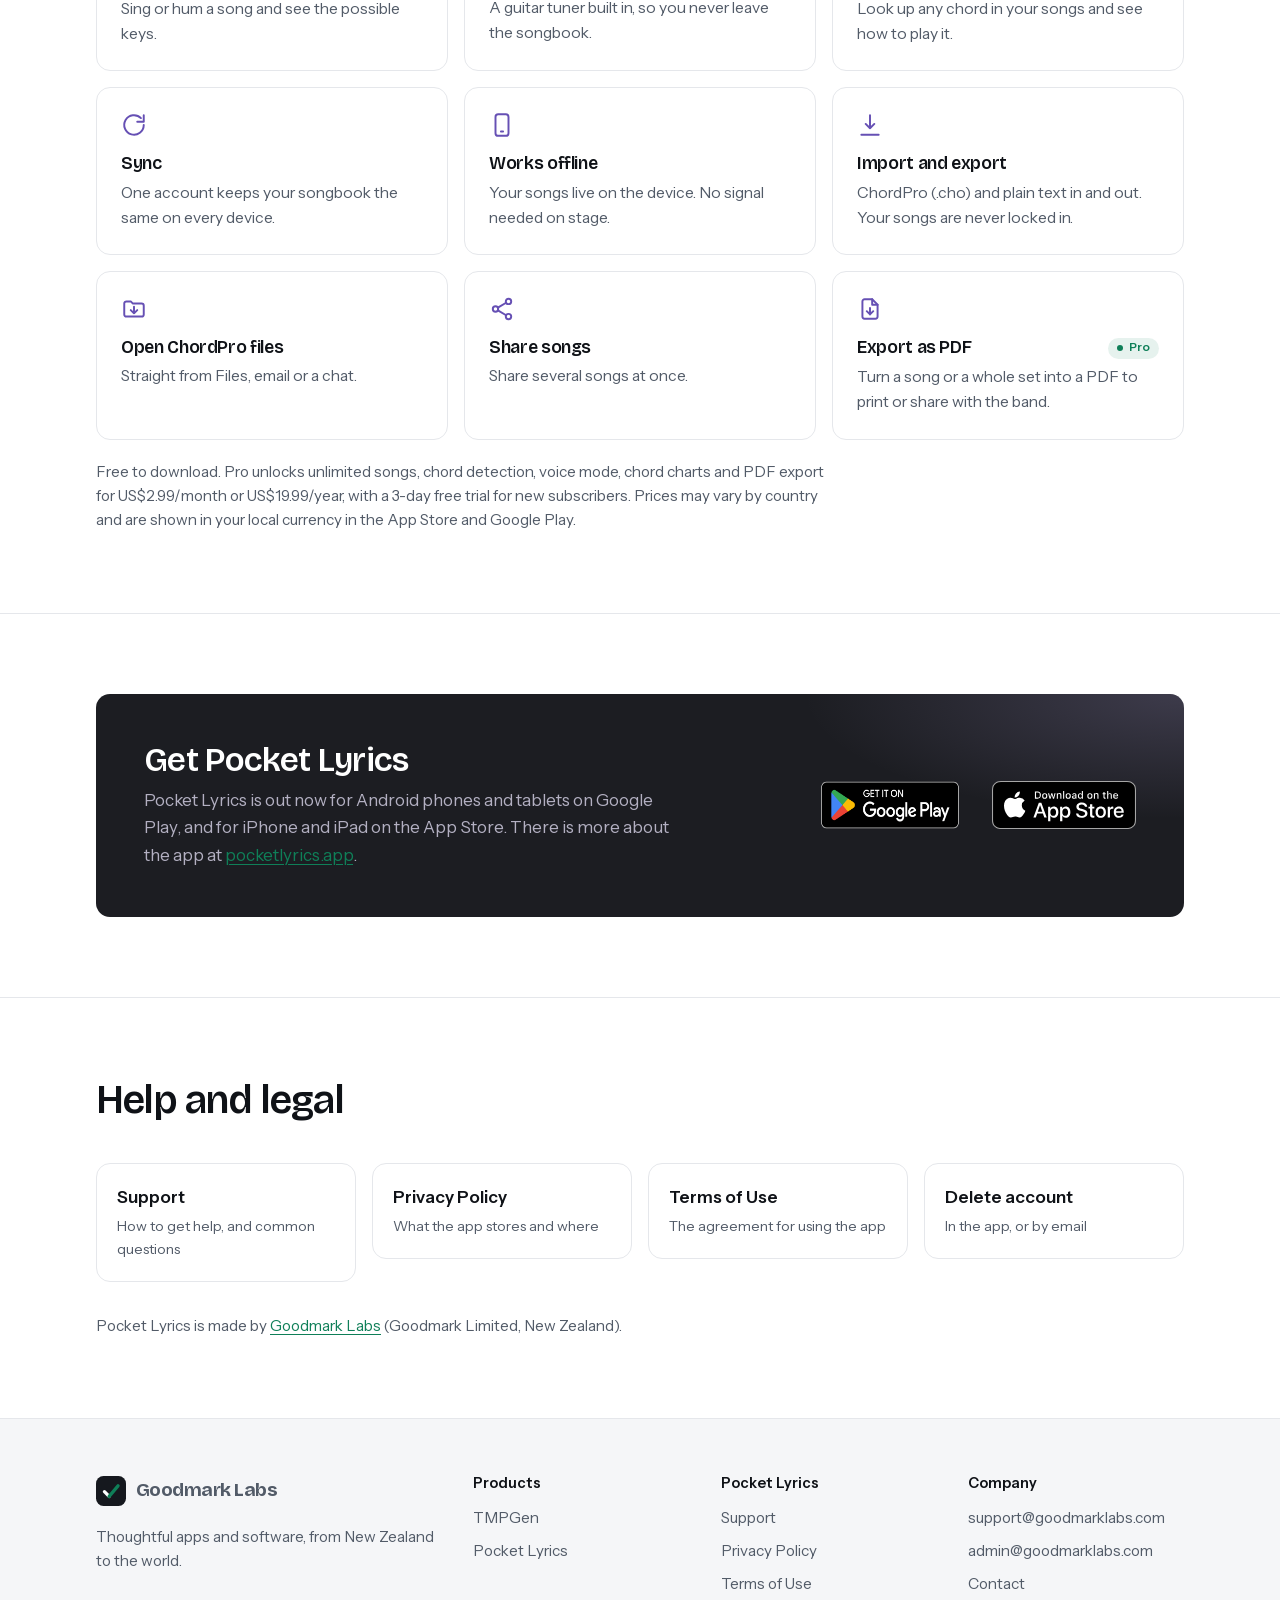
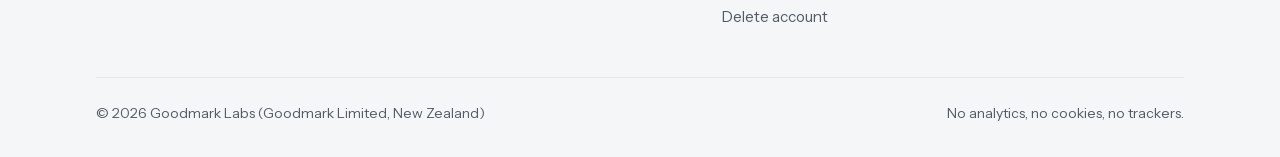
==== commit fb0fb766: "Pocket Lyrics: Voice mode (Pro), open ChordPro files from other apps, share several songs at once Co" ====
--- a/pocket-lyrics/index.html
+++ b/pocket-lyrics/index.html
@@ -75,14 +75,17 @@
           <li class="feature"><svg aria-hidden="true" viewBox="0 0 24 24" fill="none" stroke="currentColor" stroke-width="1.8" stroke-linecap="round" stroke-linejoin="round"><path d="M4 6h10M4 11h7M4 16h10"/><path d="M19 4v16M16 17l3 3 3-3"/></svg><h3>Auto-scroll</h3><p>The page scrolls at the pace you set, so your hands stay on the instrument.</p></li>
           <li class="feature"><svg aria-hidden="true" viewBox="0 0 24 24" fill="none" stroke="currentColor" stroke-width="1.8" stroke-linecap="round" stroke-linejoin="round"><path d="M9 6h12M9 12h12M9 18h12"/><path d="M3 6h.01M3 12h.01M3 18h.01" stroke-width="3"/></svg><h3>Sets</h3><p>Order songs for a gig or a service and choose a key for each one.</p></li>
           <li class="feature"><svg aria-hidden="true" viewBox="0 0 24 24" fill="none" stroke="currentColor" stroke-width="1.8" stroke-linecap="round" stroke-linejoin="round"><rect x="9" y="2" width="6" height="12" rx="3"/><path d="M5 10a7 7 0 0 0 14 0"/><path d="M12 17v4M9 21h6"/></svg><div class="feature-title"><h3>Chord detection</h3><span class="pill">Pro</span></div><p>Hear the chords in a recording or from the microphone, processed on your device.</p></li>
+          <li class="feature"><svg aria-hidden="true" viewBox="0 0 24 24" fill="none" stroke="currentColor" stroke-width="1.8" stroke-linecap="round" stroke-linejoin="round"><path d="M3 10v4M7 7v10M11 4v16M15 8v8M19 11v2"/></svg><div class="feature-title"><h3>Voice mode</h3><span class="pill">Pro</span></div><p>Sing or hum a song and see the possible keys.</p></li>
           <li class="feature"><svg aria-hidden="true" viewBox="0 0 24 24" fill="none" stroke="currentColor" stroke-width="1.8" stroke-linecap="round" stroke-linejoin="round"><circle cx="12" cy="13" r="8"/><path d="M12 13l4-4"/><path d="M12 3v2M3 13h2M19 13h2"/></svg><h3>Tuner</h3><p>A guitar tuner built in, so you never leave the songbook.</p></li>
           <li class="feature"><svg aria-hidden="true" viewBox="0 0 24 24" fill="none" stroke="currentColor" stroke-width="1.8" stroke-linecap="round" stroke-linejoin="round"><rect x="4" y="4" width="16" height="16" rx="2"/><path d="M4 10h16M4 15h16M10 4v16M15 4v16"/></svg><div class="feature-title"><h3>Chord charts</h3><span class="pill">Pro</span></div><p>Look up any chord in your songs and see how to play it.</p></li>
           <li class="feature"><svg aria-hidden="true" viewBox="0 0 24 24" fill="none" stroke="currentColor" stroke-width="1.8" stroke-linecap="round" stroke-linejoin="round"><path d="M21 12a9 9 0 1 1-2.6-6.4"/><path d="M21 3v6h-6"/></svg><h3>Sync</h3><p>One account keeps your songbook the same on every device.</p></li>
           <li class="feature"><svg aria-hidden="true" viewBox="0 0 24 24" fill="none" stroke="currentColor" stroke-width="1.8" stroke-linecap="round" stroke-linejoin="round"><rect x="6" y="2" width="12" height="20" rx="2.5"/><path d="M11 18h2"/></svg><h3>Works offline</h3><p>Your songs live on the device. No signal needed on stage.</p></li>
           <li class="feature"><svg aria-hidden="true" viewBox="0 0 24 24" fill="none" stroke="currentColor" stroke-width="1.8" stroke-linecap="round" stroke-linejoin="round"><path d="M12 3v12M8 11l4 4 4-4"/><path d="M4 21h16"/></svg><h3>Import and export</h3><p>ChordPro (.cho) and plain text in and out. Your songs are never locked in.</p></li>
+          <li class="feature"><svg aria-hidden="true" viewBox="0 0 24 24" fill="none" stroke="currentColor" stroke-width="1.8" stroke-linecap="round" stroke-linejoin="round"><path d="M3 7a2 2 0 0 1 2-2h4l2 2h8a2 2 0 0 1 2 2v8a2 2 0 0 1-2 2H5a2 2 0 0 1-2-2z"/><path d="M12 10v6M9 13l3 3 3-3"/></svg><h3>Open ChordPro files</h3><p>Straight from Files, email or a chat.</p></li>
+          <li class="feature"><svg aria-hidden="true" viewBox="0 0 24 24" fill="none" stroke="currentColor" stroke-width="1.8" stroke-linecap="round" stroke-linejoin="round"><circle cx="18" cy="5" r="2.5"/><circle cx="6" cy="12" r="2.5"/><circle cx="18" cy="19" r="2.5"/><path d="M8.2 10.8l7.6-4.6M8.2 13.2l7.6 4.6"/></svg><h3>Share songs</h3><p>Share several songs at once.</p></li>
           <li class="feature"><svg aria-hidden="true" viewBox="0 0 24 24" fill="none" stroke="currentColor" stroke-width="1.8" stroke-linecap="round" stroke-linejoin="round"><path d="M14 3H7a2 2 0 0 0-2 2v14a2 2 0 0 0 2 2h10a2 2 0 0 0 2-2V8z"/><path d="M14 3v5h5"/><path d="M12 11v6M9 14l3 3 3-3"/></svg><div class="feature-title"><h3>Export as PDF</h3><span class="pill">Pro</span></div><p>Turn a song or a whole set into a PDF to print or share with the band.</p></li>
         </ul>
-        <p class="features-note">Free to download. Pro unlocks unlimited songs, chord detection, chord charts and PDF export for US$2.99/month or US$19.99/year, with a 3-day free trial for new subscribers. Prices may vary by country and are shown in your local currency in the App Store and Google Play.</p>
+        <p class="features-note">Free to download. Pro unlocks unlimited songs, chord detection, voice mode, chord charts and PDF export for US$2.99/month or US$19.99/year, with a 3-day free trial for new subscribers. Prices may vary by country and are shown in your local currency in the App Store and Google Play.</p>
       </div>
     </section>
 
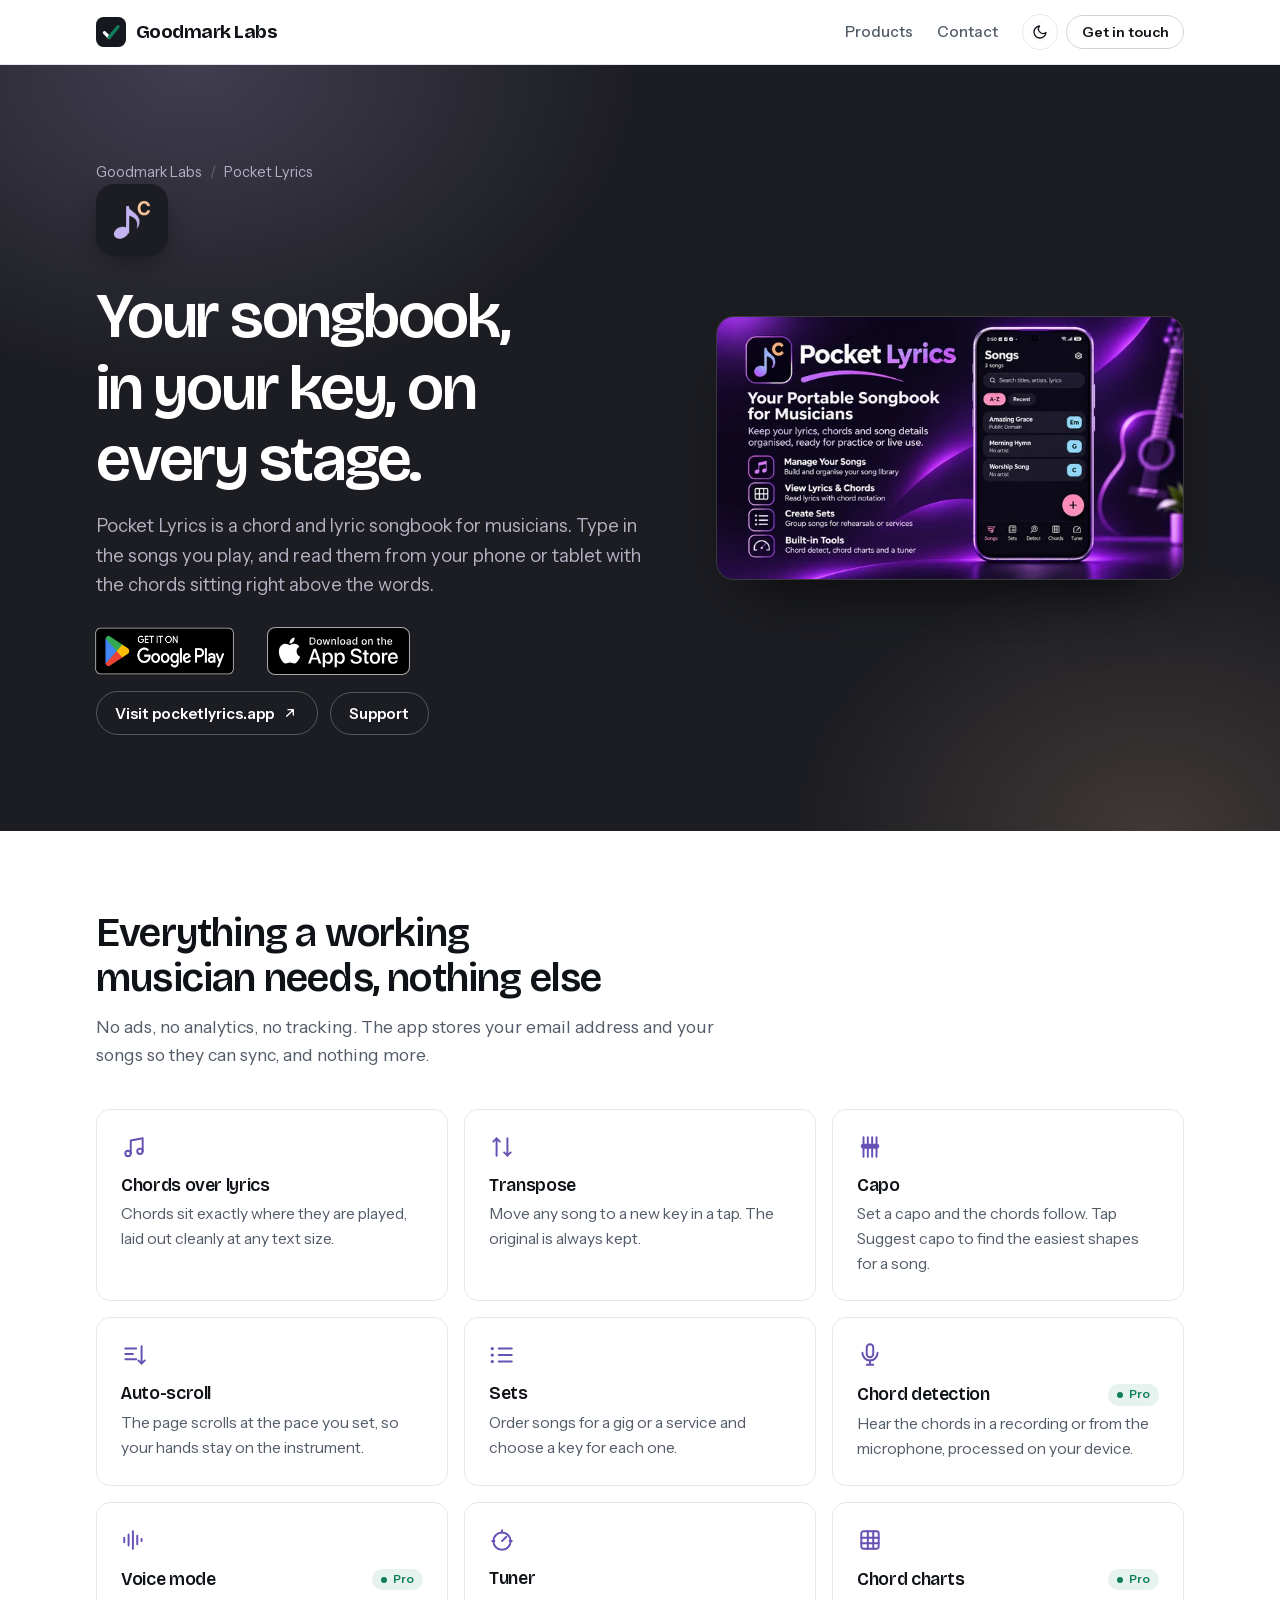
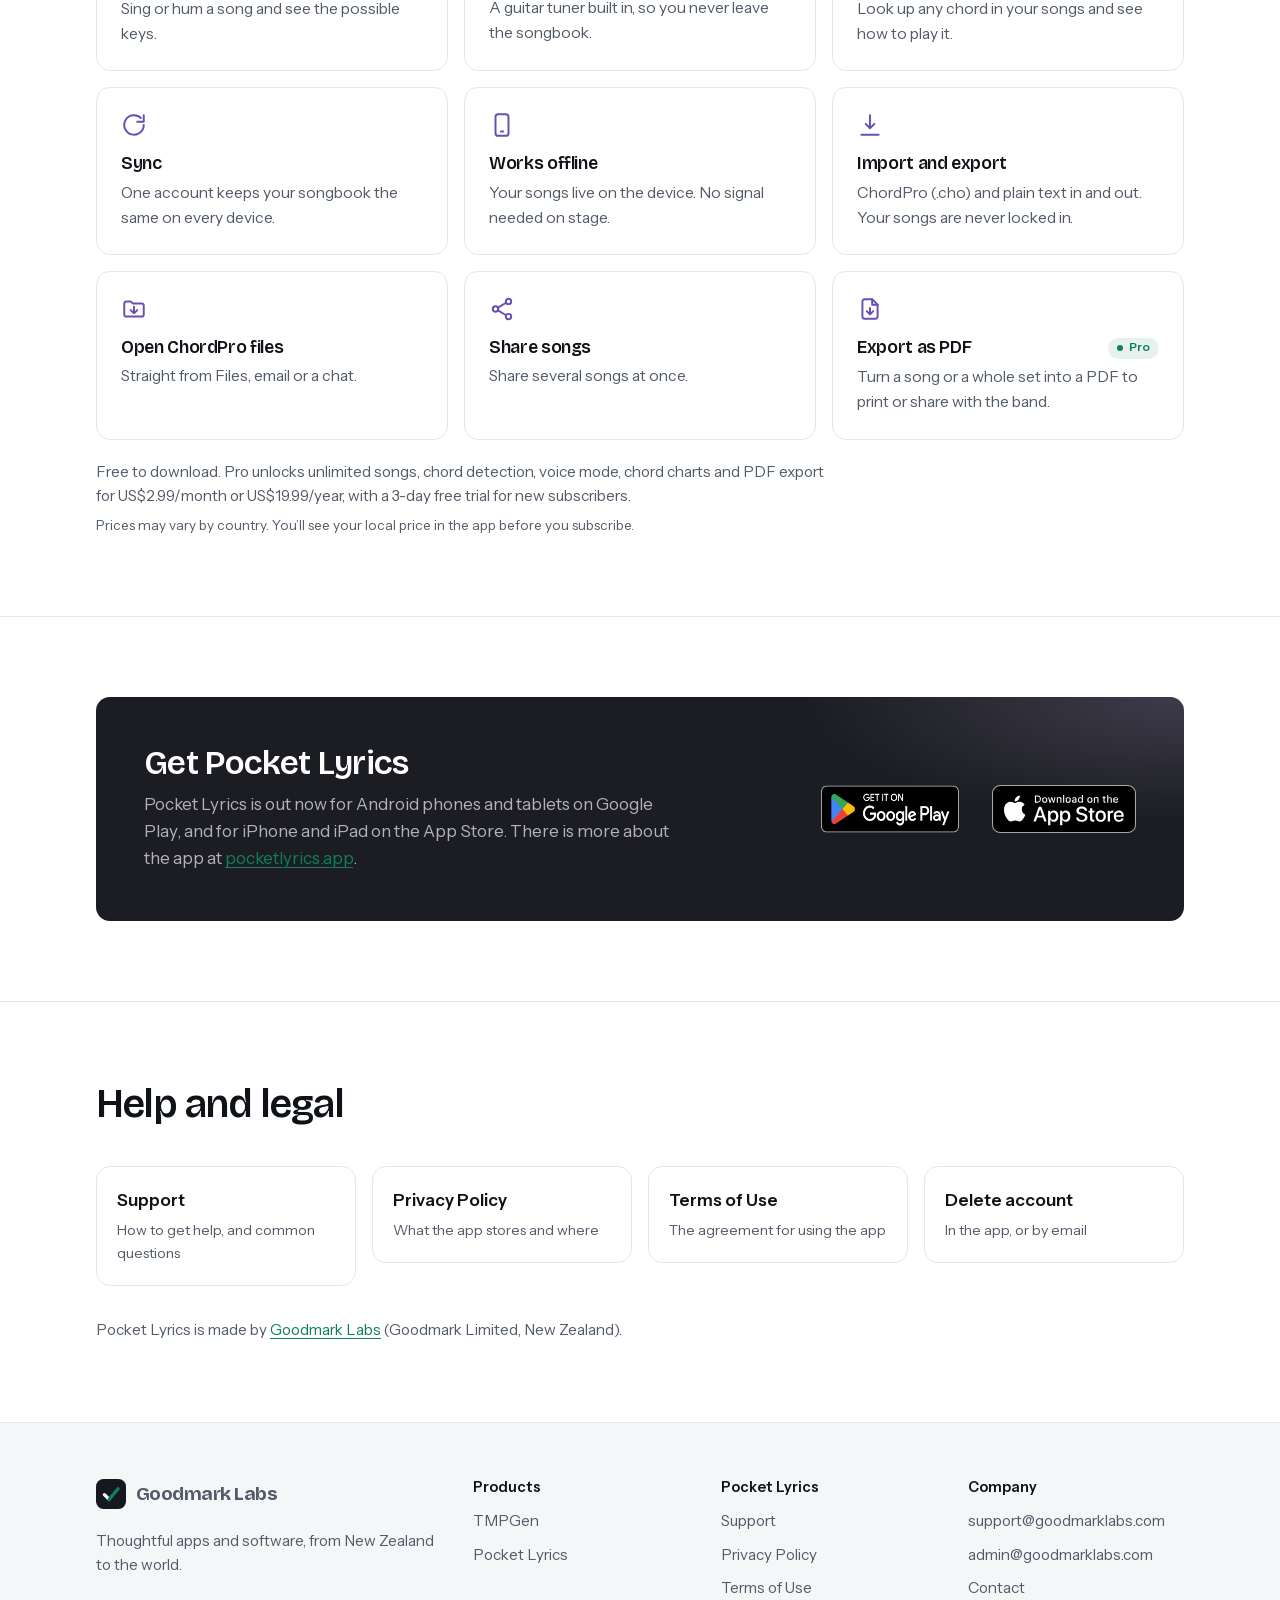
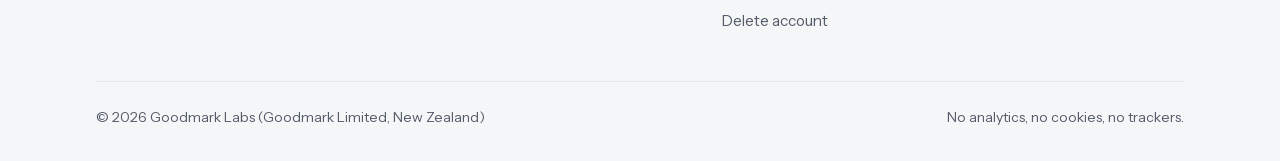
==== commit 9e956607: "Pocket Lyrics: add a small country-pricing note under the subscription price Co-Authored-By: Claude " ====
--- a/pocket-lyrics/index.html
+++ b/pocket-lyrics/index.html
@@ -85,7 +85,8 @@
           <li class="feature"><svg aria-hidden="true" viewBox="0 0 24 24" fill="none" stroke="currentColor" stroke-width="1.8" stroke-linecap="round" stroke-linejoin="round"><circle cx="18" cy="5" r="2.5"/><circle cx="6" cy="12" r="2.5"/><circle cx="18" cy="19" r="2.5"/><path d="M8.2 10.8l7.6-4.6M8.2 13.2l7.6 4.6"/></svg><h3>Share songs</h3><p>Share several songs at once.</p></li>
           <li class="feature"><svg aria-hidden="true" viewBox="0 0 24 24" fill="none" stroke="currentColor" stroke-width="1.8" stroke-linecap="round" stroke-linejoin="round"><path d="M14 3H7a2 2 0 0 0-2 2v14a2 2 0 0 0 2 2h10a2 2 0 0 0 2-2V8z"/><path d="M14 3v5h5"/><path d="M12 11v6M9 14l3 3 3-3"/></svg><div class="feature-title"><h3>Export as PDF</h3><span class="pill">Pro</span></div><p>Turn a song or a whole set into a PDF to print or share with the band.</p></li>
         </ul>
-        <p class="features-note">Free to download. Pro unlocks unlimited songs, chord detection, voice mode, chord charts and PDF export for US$2.99/month or US$19.99/year, with a 3-day free trial for new subscribers. Prices may vary by country and are shown in your local currency in the App Store and Google Play.</p>
+        <p class="features-note">Free to download. Pro unlocks unlimited songs, chord detection, voice mode, chord charts and PDF export for US$2.99/month or US$19.99/year, with a 3-day free trial for new subscribers.</p>
+        <p class="price-note">Prices may vary by country. You&rsquo;ll see your local price in the app before you subscribe.</p>
       </div>
     </section>
 
--- a/assets/site.css
+++ b/assets/site.css
@@ -371,6 +371,7 @@
 .feature .pill { font-size: 0.72rem; padding: 0.3rem 0.55rem; flex-shrink: 0; }
 .features-note { margin-top: 1.25rem; color: var(--text-2); font-size: 0.95rem; max-width: 46rem; text-wrap: pretty; }
 .feature p { color: var(--text-2); font-size: 0.98rem; }
+.price-note { margin-top: 0.4rem; color: var(--text-2); font-size: 0.85rem; max-width: 46rem; }
 @media (prefers-color-scheme: dark) { :root:not([data-theme="light"]) .feature svg { color: var(--pl-lavender); } :root:not([data-theme="light"]) .feature:hover { border-color: var(--pl-lavender); } }
 :root[data-theme="dark"] .feature svg { color: var(--pl-lavender); }
 :root[data-theme="dark"] .feature:hover { border-color: var(--pl-lavender); }
